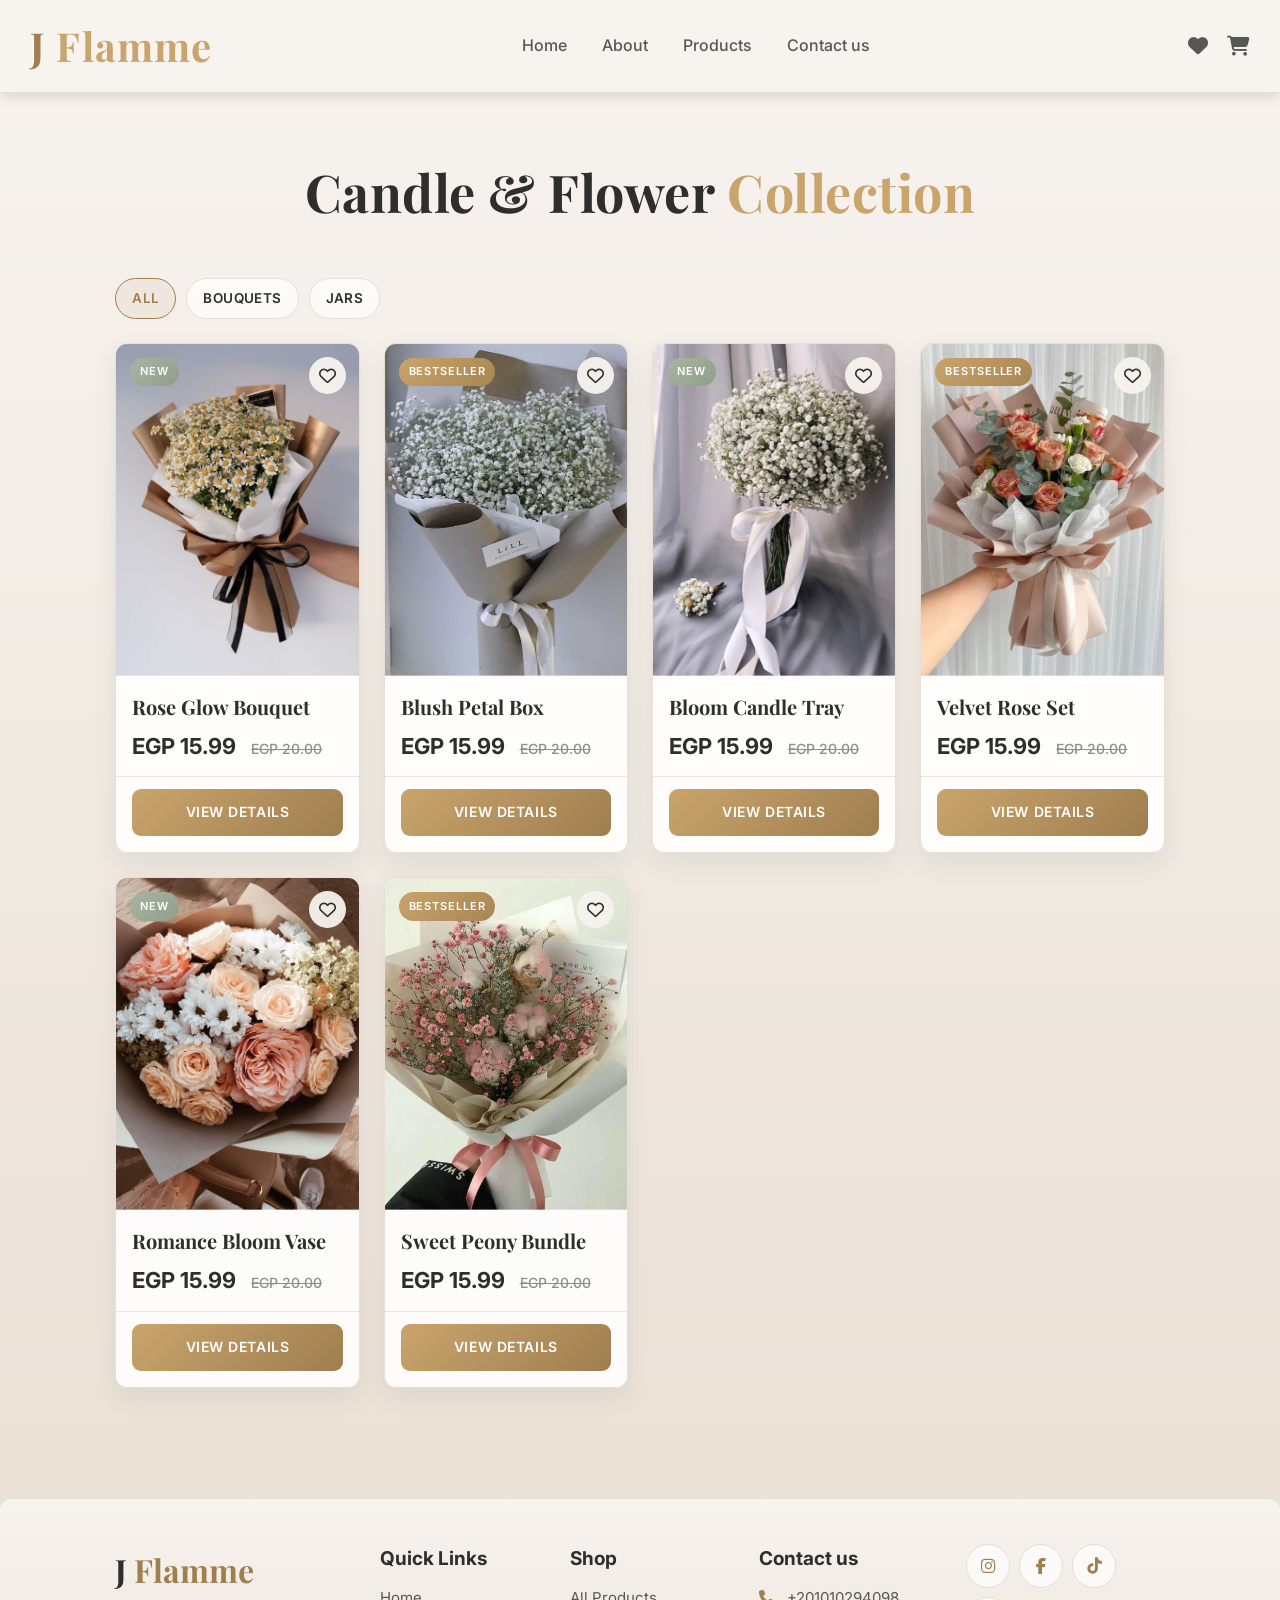
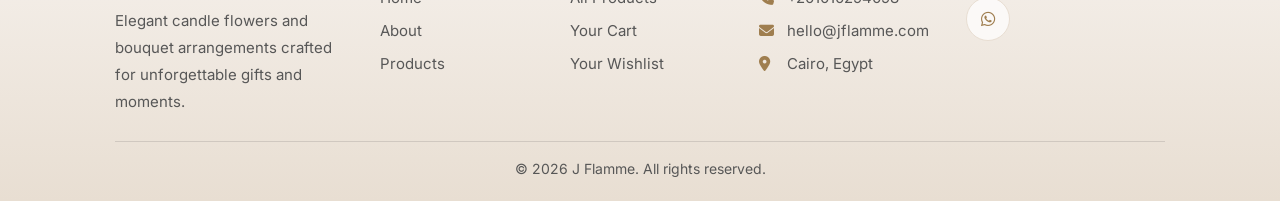
==== index.html @ 922ff3a2 "Fixed card counter" ====
<!DOCTYPE html>
<html lang="en-US">
  <head>
    <meta charset="utf-8">
    <meta http-equiv="X-UA-Compatible" content="IE-edge">
    <meta name="viewport" content="width=device-width, initial-scale=1.0">
    <meta name="color-scheme" content="light only">
    <meta name="supported-color-schemes" content="light">

    <title>J Flamme | Candle Flowers & Bouquets</title>
    <link rel="stylesheet" href="https://cdnjs.cloudflare.com/ajax/libs/font-awesome/6.4.0/css/all.min.css">
    <link rel="stylesheet" href="style.css">
    <link rel="preconnect" href="https://fonts.googleapis.com">
    <link rel="preconnect" href="https://fonts.gstatic.com" crossorigin>
    <link href="https://fonts.googleapis.com/css2?family=Inter:wght@400;500;600;700&family=Playfair+Display:wght@600;700&display=swap" rel="stylesheet">
    <script>
        if (!window.location.hash && !window.location.search) {
            window.location.replace('products.html');
        }
    </script>
    
    <script src="script.js" defer></script>
</head>
    <body>
<!-- header start -->

<header>

<input type="checkbox" name="" id="toggler">
<label for="toggler" class="fas fa-bars"></label>

    <a href="#" class="logo">J <span>Flamme</span> </a>
    <nav class="navbar">
     <label for="toggler" class="menu-close"><i class="fas fa-arrow-left"></i> Back</label>
     <a href="#home">Home</a>
     <a href="#about">About</a>
     <a href="products.html">Products</a>
     <a href="#footer-contact">Contact us</a>
     <div class="nav-social">
         <a href="https://www.instagram.com/" target="_blank" rel="noreferrer" aria-label="Instagram" title="Instagram"><i class="fab fa-instagram"></i></a>
         <a href="https://www.facebook.com/" target="_blank" rel="noreferrer" aria-label="Facebook" title="Facebook"><i class="fab fa-facebook-f"></i></a>
         <a href="https://www.tiktok.com/" target="_blank" rel="noreferrer" aria-label="TikTok" title="TikTok"><i class="fab fa-tiktok"></i></a>
         <a href="https://wa.me/201010294098" target="_blank" rel="noreferrer" aria-label="WhatsApp" title="WhatsApp"><i class="fab fa-whatsapp"></i></a>
     </div>
    </nav>
    <label for="toggler" class="menu-overlay"></label>
    <div class="icons header-icons">
        <span class="icon-item">
            <a href="wishlist.html" class="fas fa-heart"></a>
            <span id="wishlist-count" class="icon-count wishlist-count">0</span>
        </span>
        <span class="icon-item">
            <a href="cart.html" class="fas fa-shopping-cart"></a>
            <span id="cart-count" class="icon-count cart-count">0</span>
        </span>
    </div>
</header>
<!-- header end -->


<!-- home start -->
<section class="home" id="home">
<div class="content">
    <h3>Bloom & Glow</h3>
    <span>Handmade Candle Flowers & Elegant Bouquets</span>
    <p>Welcome to J Flamme, where floral beauty meets candle warmth. Discover romantic bouquet designs, gift-ready arrangements, and signature candle flowers crafted to make every moment unforgettable.</p>
     <a href="products.html" class="btn">Shop Now</a>
</div>

</section>

<!-- home end -->

    <!-- about start -->
<section class="about" id="about">
<h1 class="heading">About <span>Us</span></h1>
<div class="row">
    <div class="image-container">
    <img src="./images/50.jpg" alt="flower">
        <h3>Where Flowers Meet Candlelight</h3>
    </div>
    <div class="content">
        <h3>Why Choose Us?</h3>
        <p>We design every piece with care, combining premium blooms and artistic candle styling for a luxurious look. Whether it is a birthday, engagement, or a simple surprise, our arrangements are made to feel personal, soft, and timeless.</p>
    </div>
</div>
</section>
<!-- about end -->

<!-- icons start -->
<section class="icons-container">
 <div class="icons">
    <i class="fa fa-truck-fast"></i>
    <div class="info">
        <h3>Fast Delivery</h3>
        <span>Same-day in selected areas</span>
    </div>
 </div>
 <div class="icons">
    <i class="fa fa-sack-dollar"></i>
    <div class="info">
        <h3>Flexible Returns</h3>
        <span>Easy support for every order</span>
    </div>
 </div>
 <div class="icons">
    <i class="fa fa-gift"></i>
    <div class="info">
        <h3>Gift-Ready Packaging</h3>
        <span>Perfect for special occasions</span>
    </div>
 </div>
 <div class="icons">
    <i class="fa fa-credit-card"></i>
    <div class="info">
        <h3>Secure Payment</h3>
        <span>Safe checkout experience</span>
    </div>
 </div>

</section>
<!-- icons end -->

<!-- products moved to products.html -->


<!-- footer start -->
<footer class="footer">
    <div class="footer-top">
        <div class="footer-brand">
            <a href="index.html" class="footer-logo">J <span>Flamme</span></a>
            <p>Elegant candle flowers and bouquet arrangements crafted for unforgettable gifts and moments.</p>
        </div>

        <div class="footer-links">
            <h3>Quick Links</h3>
            <a href="#home">Home</a>
            <a href="#about">About</a>
            <a href="products.html">Products</a>
        </div>

        <div class="footer-links">
            <h3>Shop</h3>
            <a href="products.html">All Products</a>
            <a href="cart.html">Your Cart</a>
            <a href="wishlist.html">Your Wishlist</a>
        </div>

        <div class="footer-contact" id="footer-contact">
            <h3>Contact us</h3>
            <a href="tel:+201010294098"><i class="fas fa-phone"></i> +201010294098</a>
            <a href="mailto:hello@jflamme.com"><i class="fas fa-envelope"></i> hello@jflamme.com</a>
            <p><i class="fas fa-location-dot"></i> Cairo, Egypt</p>
        </div>

        <div class="footer-social">
            <div class="social-links">
                <a href="https://www.instagram.com/" class="social-link" target="_blank" rel="noreferrer" aria-label="Instagram" title="Instagram"><i class="fab fa-instagram"></i></a>
                <a href="https://www.facebook.com/" class="social-link" target="_blank" rel="noreferrer" aria-label="Facebook" title="Facebook"><i class="fab fa-facebook-f"></i></a>
                <a href="https://www.tiktok.com/" class="social-link" target="_blank" rel="noreferrer" aria-label="TikTok" title="TikTok"><i class="fab fa-tiktok"></i></a>
                <a href="https://wa.me/201010294098" class="social-link" target="_blank" rel="noreferrer" aria-label="WhatsApp" title="WhatsApp"><i class="fab fa-whatsapp"></i></a>
            </div>
        </div>
    </div>

    <div class="footer-bottom">
        <p>© 2026 J Flamme. All rights reserved.</p>
    </div>
</footer>
<!-- footer end -->

    </body>
</html>
---- style.css ----
* {
    margin: 0;
    padding: 0;
    box-sizing: border-box;
    text-decoration: none;
}

:root {
    color-scheme: light;
}

html {
    font-size: 62.5%;
    /* scroll-behavior: smooth;
    scroll-padding-top: 6rem;
    overflow-x: hidden;*/
}

header {
    position: fixed;
    top: 0;
    left: 0;
    right: 0;
    background-color: whitesmoke;
    padding: 24px;
    display: flex;
    align-items: center;
    justify-content: space-between;
    z-index: 1000;
    box-shadow: 0 0.5rem 1rem rgba(0, 0, 0, 0.1);
}

header .logo {
    font-size: 4rem;
    color: #333;
    font-weight: bolder;

}

header .logo span {
    color: #ac9a8f;

}

header .navbar a {
    font-size: 2rem;
    padding: 0 1.5rem;
    color: #666;
}

header .navbar .nav-social {
    display: none;
}

header .navbar a:hover,
header .navbar a.active {
    color: #ac9a8f;
}

header .icons a {
    font-size: 2rem;
    margin-left: 1.5rem;
    color: #666;
}

header .icons a:hover {
    color: #ac9a8f;
}

header .cart-icon {
    position: relative;
}

header .cart-count {
    position: absolute;
    top: -0.4rem;
    right: -0.6rem;
    min-width: 2rem;
    height: 2rem;
    background: #ff5f5f;
    color: #fff;
    border-radius: 50%;
    display: inline-flex;
    justify-content: center;
    align-items: center;
    font-size: 1.2rem;
    font-weight: bold;
    padding: 0 0.3rem;
    display: none;
    pointer-events: none;
}

header #toggler {
    display: none;
}

header .fa-bars {
    font-size: 3rem;
    color: #333;
    cursor: pointer;
    padding: 0.5rem 1.5rem;
    border-radius: 0.5rem;
    border: 0.1rem solid rgba(0, 0, 0, 0.3);
    display: none;
}

header .menu-overlay {
    display: none;
}

header .menu-close {
    display: none;
}

section {
    padding: 2rem 9%;
}

.products {
    padding-top: 10rem;
}

.home {
    display: flex;
    align-items: center;
    min-height: 100vh;
    background-image: url(./images/19.jpg);
    background-size: cover;
}

.home .content {
    max-width: 50rem;
}

.home .content h3 {
    font-size: 6rem;
    color: #333;
}

.home .content span {
    font-size: 3.5rem;
    color: #878280;
    padding: 1rem 0;
    line-height: 1.5;
}

.home .content p {
    font-size: 1.5rem;
    padding: 0.5rem 0;
    line-height: 1.5;
    color: #333;
}

.btn {
    display: inline-block;
    font-size: 20px;
    margin-top: 1rem;
    padding: .9rem 3.5rem;
    border-radius: 16px;
    background-color: #333;
    color: #fff;
    cursor: pointer;
}

.btn:hover {
    background-color: #ac9a8f;

}

.heading {
    text-align: center;
    color: #333;
    background: whitesmoke;
    font-size: 64px;
    margin: 2rem 0;
    padding: 1rem;
}

.heading span {
    color: #ac9a8f;
}

.about .row {
    display: flex;
    align-items: center;
    gap: 2rem;
    flex-wrap: wrap;
    margin-top: 3rem;
}

.about .row .image-container {
    flex: 1 1 30rem;
    position: relative;
}

.about .row .image-container img {
    height: 400px;
    width: 99.9%;
    object-fit: cover;
}

.about .row .image-container h3 {
    position: absolute;
    top: 50%;
    transform: translateY(-50%);
    font-size: 3rem;
    color: #333;
    background-color: #fff;
    padding: 1rem 2rem;
    width: 100%;
    text-align: center;
    mix-blend-mode: hard-light;

}

.about .row .content {
    flex: 1 1 30rem;
}

.about .row .content h3 {
    font-size: 3rem;
    color: #333;
}

.about .row .content p {
    font-size: 1.5rem;
    color: #333;
    padding: 0.5rem 0;
    line-height: 1.5;
}

.icons-container {
    background: whitesmoke;
    display: flex;
    flex-wrap: wrap;
    padding-top: 5rem;
    padding-bottom: 5rem;
    gap: 1.5rem;
}

.icons-container .icons {
    background-color: #fff;
    padding: 2rem;
    display: flex;
    align-items: center;
    flex: 1 1 25rem;
}

.icons-container .icons i {
    font-size: 3rem;
    padding: 0 1.5rem;
    color: #000;
}

.icons-container .icons h3 {
    font-size: 2rem;
    color: #000;
}

.icons-container .icons span {
    font-size: 1.5rem;
    color: #000;
}




.products .box-container {
    display: grid;
    grid-template-columns: repeat(auto-fit, minmax(26rem, 1fr));
    gap: 2.2rem;
    margin-top: 2.2rem;
}

.products .box-container .box {
    border-radius: 1.2rem;
    box-shadow: 0 8px 18px rgba(141, 109, 86, 0.08);
    border: 1px solid var(--rose-200);
    position: relative;
    background: #fff;
    overflow: hidden;
}

.products .box-container .box .discount {
    position: absolute;
    top: 1.2rem;
    left: 1.2rem;
    font-size: 1.2rem;
    padding: 0.5rem 0.9rem;
    border-radius: 999px;
    background: var(--rose-100);
    color: var(--rose-700);
    z-index: 2;
    font-weight: 600;
    letter-spacing: 0.03em;
}

.products .box-container .box .images {
    text-align: center;
}

.products .box-container .box .images img {
    width: 100%;
    height: 32rem;
    object-fit: cover;
    transition: transform 0.35s ease;
}

.products .box-container .box:hover .images img {
    transform: scale(1.04);
}

.products .box-container .box .images .icons {
    display: block;
    padding: 1.1rem 1.6rem;
    border-top: 1px solid var(--rose-200);
    background: #fff;
}

.products .box-container .box .images .icons .btn-cart {
    width: 100%;
    height: 4.6rem;
    line-height: 4.6rem;
    font-size: 1.5rem;
    font-weight: 600;
    text-transform: uppercase;
    letter-spacing: 0.02em;
    border-radius: 0.8rem;
    background: linear-gradient(135deg, var(--rose-500), var(--rose-700));
    color: #fff;
}

.products .box-container .box .images .icons .btn-cart:hover {
    background: linear-gradient(135deg, #b8925b, #8f7147);
}

.products .box-container .box .content {
    text-align: center;
    padding: 1.8rem 1.6rem 2rem;
}

.products .box-container .box .content h3 {
    font-size: 2rem;
    color: var(--text-900);
    margin-bottom: 0.7rem;
}

.products .box-container .box .content .price {
    font-size: 2.2rem;
    color: var(--text-900);
    font-weight: 700;
    padding-top: 0;
}

.products .box-container .box .content .price .old-price {
    font-size: 1.4rem;
    padding-left: 0.7rem;
    color: #8d8d8d;
    font-weight: 500;
    text-decoration: line-through;
}

.reviews .box-container {
    display: flex;
    flex-wrap: wrap;
    gap: 2rem;
    margin-top: 3rem;
}

.reviews .box-container .box {
    flex: 1 1 30rem;
    border-radius: 0.5rem;
    box-shadow: 1rem 1rem 0.5rem rgba(0, 0, 0, 0.1);
    padding: 3rem 2rem;
    position: relative;
    background: whitesmoke;

}

.reviews .box-container .box i {
    font-size: 2rem;
    color: #333;
    padding-top: 1.5rem;
}

.reviews .box-container .box p {
    font-size: 1.5rem;
    color: #666;
    line-height: 1.5rem;
    padding-top: 1.5rem;
}

.reviews .box-container .box .user {
    display: flex;
    text-align: center;
    padding-top: 2rem;
}

.reviews .box-container .box .user img {
    height: 6rem;
    width: 6rem;
    border-radius: 50%;
    object-fit: cover;
    margin-right: 1rem;
}

.reviews .box-container .box .user h3 {
    font-size: 2rem;
    color: #333;
}

.contacts .contact-info-grid {
    display: grid;
    grid-template-columns: repeat(3, 1fr);
    gap: 2.4rem;
    margin-top: 3rem;
}

.contacts .contact-info-card {
    display: flex;
    flex-direction: column;
    align-items: center;
    text-align: center;
    padding: 3rem 2rem;
    background: var(--white, #fff);
    border: 1px solid var(--rose-200, #f3d9d9);
    border-radius: 1.2rem;
    box-shadow: 0 4px 18px rgba(172, 100, 100, 0.07);
    transition: transform 0.2s ease, box-shadow 0.2s ease;
}

.contacts .contact-info-card:hover {
    transform: translateY(-4px);
    box-shadow: 0 8px 28px rgba(172, 100, 100, 0.13);
}

.contacts .contact-info-card i {
    font-size: 2.8rem;
    color: var(--rose-700, #ac6464);
    margin-bottom: 1rem;
}

.contacts .contact-info-card h3 {
    font-size: 1.8rem;
    color: var(--text-900, #222);
    margin-bottom: 0.6rem;
}

.contacts .contact-info-card a,
.contacts .contact-info-card p {
    font-size: 1.5rem;
    color: var(--text-700, #555);
    text-decoration: none;
    margin: 0;
}

.contacts .contact-info-card a:hover {
    color: var(--rose-700, #ac6464);
}

@media (max-width: 768px) {
    .contacts .contact-info-grid {
        grid-template-columns: 1fr;
    }
}

.contacts .row {
    display: flex;
    flex-wrap: wrap-reverse;
    gap: 1.5rem;
    margin-top: 3rem;
}

.contacts .row form {
    flex: 1 1 40rem;
    border-radius: 0.5rem;
    box-shadow: 0 0.5rem 1rem rgba(0, 0, 0, 0.1);
    padding: 2rem 2.5rem;
    border: 0.1rem solid rgba(0, 0, 0, 0.1);
    background: whitesmoke;

}

.contacts .row image {
    flex: 1 1 40rem;
}

.contacts .row .image img {
    width: 100%;
    height: 450px;
    border-radius: 0.5rem;
}

.contacts .row form .box {
    padding: 1rem;
    font-size: 1.5rem;
    color: #333;
    border-radius: 10px;
    border: none;
    margin: 0.7rem 0;
    width: 100%;
}

.contacts .row form textarea {
    height: 15rem;
}

.contacts .row form input {
    border: none;
    font-family: serif;
}

.footer {
    background-color: rgba(245, 245, 245, 0.5);
    margin-top: 1rem;
}

.footer .box-container {
    display: flex;
    flex-wrap: wrap;
    gap: 1.5rem;

}

.footer .box-container .box {
    flex: 1 1 25rem;
}

.footer .box-container .box h3 {
    font-size: 2.5rem;
    color: #333;
    padding: 1rem 0;
}

.footer .box-container .box a {
    display: block;
    font-size: 2rem;
    color: #666;
    padding: 1rem 0;
}

.footer .box-container .box a:hover {
    color: rgb(210, 180, 140);
    text-decoration: underline;
}

/* cart styles */
.cart {
    padding: 10rem 9% 2rem;
    text-align: center;
}

.cart .cart-container {
    max-width: 60rem;
    margin: 0 auto;
    background: whitesmoke;
    padding: 2rem;
    border-radius: 0.5rem;
    box-shadow: 0 0.5rem 1rem rgba(0, 0, 0, 0.1);
}

.cart .cart-container p {
    font-size: 2rem;
    color: #333;
}

.cart .cart-container a {
    color: #ac9a8f;
    text-decoration: none;
}

.cart .cart-container a:hover {
    text-decoration: underline;
}

.cart-item {
    display: flex;
    align-items: center;
    gap: 2rem;
    padding: 2rem 0;
    border-bottom: 0.1rem solid rgba(0, 0, 0, 0.1);
}

.cart-item img {
    width: 10rem;
    height: 10rem;
    object-fit: cover;
    border-radius: 0.5rem;
}

.cart-item .item-details h3 {
    font-size: 2rem;
    color: #333;
}

.cart-item .item-details p {
    font-size: 1.5rem;
    color: #666;
    margin: 0.5rem 0;
}

.qty-controls {
    display: flex;
    align-items: center;
    gap: 1rem;
    margin-left: auto;
}

.qty-btn {
    background: #ac9a8f;
    color: #000;
    border: none;
    width: 3.5rem;
    height: 3.5rem;
    border-radius: 0.5rem;
    font-size: 1.8rem;
    font-weight: bold;
    cursor: pointer;
    transition: background 0.3s ease;
}

.qty-btn:hover {
    background: #333;
    color: #fff;
}

.qty-display {
    font-size: 1.5rem;
    font-weight: bold;
    min-width: 2rem;
    text-align: center;
}

.cart-total {
    text-align: center;
    margin-top: 2rem;
    font-size: 2rem;
    color: #333;
}

.whatsapp-btn {
    display: inline-flex;
    align-items: center;
    gap: 0.8rem;
    margin-top: 2rem;
    padding: 1rem 2rem;
    background: #25d366;
    color: #fff !important;
    text-decoration: none;
    border-radius: 0.5rem;
    font-size: 1.5rem;
    font-weight: bold;
    transition: all 0.3s ease;
    box-shadow: 0 4px 8px rgba(37, 211, 102, 0.3);
}

.whatsapp-btn i {
    font-size: 1.8rem;
}

.whatsapp-btn:hover {
    background: #128c7e;
    color: #fff !important;
    transform: translateY(-2px);
    box-shadow: 0 6px 12px rgba(37, 211, 102, 0.4);
}

.toast {
    position: fixed;
    bottom: 2rem;
    right: 2rem;
    padding: 1rem 1.5rem;
    background: rgba(0, 0, 0, 0.8);
    color: #fff;
    border-radius: 0.5rem;
    font-size: 1.4rem;
    opacity: 0;
    transform: translateY(1rem);
    transition: opacity 0.3s ease, transform 0.3s ease;
    z-index: 2000;
}

.toast-show {
    opacity: 1;
    transform: translateY(0);
}

/* floral boutique theme */
:root {
    --beige: #E8DED2;
    --cream: #F7F3EF;
    --charcoal: #2E2E2E;
    --sage: #A8B5A2;
    --gold: #C9A46C;

    --rose-50: var(--cream);
    --rose-100: #EFE7DE;
    --rose-200: var(--beige);
    --rose-400: var(--sage);
    --rose-500: var(--gold);
    --rose-700: #9F7E4F;
    --text-900: var(--charcoal);
    --text-700: #575757;
}

body {
    font-family: "Poppins", sans-serif;
    background: linear-gradient(180deg, var(--cream) 0%, var(--beige) 100%);
    color: var(--text-900);
}

header {
    background: rgba(247, 243, 239, 0.94);
    border-bottom: 1px solid var(--rose-200);
}

header .logo {
    color: var(--rose-700);
}

header .logo span,
.heading span,
header .navbar a:hover,
header .icons a:hover {
    color: var(--rose-500);
}

header .navbar a,
header .icons a,
.home .content p,
.about .row .content p,
.reviews .box-container .box p,
.footer .box-container .box a {
    color: var(--text-700);
}

.btn {
    background: linear-gradient(135deg, var(--rose-500), var(--rose-700));
    border-radius: 999px;
}

.btn:hover {
    background: linear-gradient(135deg, #b8925b, #8f7147);
}

.heading {
    background: linear-gradient(90deg, var(--rose-50), #fff);
    color: var(--text-900);
    border-radius: 1.2rem;
}

.about .row .image-container h3 {
    color: var(--rose-700);
    background-color: rgba(255, 255, 255, 0.85);
}

.icons-container {
    background: var(--rose-100);
}

.icons-container .icons {
    border-radius: 1rem;
    border: 1px solid var(--rose-200);
}

.icons-container .icons i,
.icons-container .icons h3,
.icons-container .icons span {
    color: var(--text-900);
}

.products .box-container .box,
.reviews .box-container .box,
.contacts .row form,
.cart .cart-container {
    background: #fff;
    border: 1px solid var(--rose-200);
    border-radius: 1.2rem;
    box-shadow: 0 10px 24px rgba(141, 109, 86, 0.09);
}

.products .box-container .box .discount {
    background: var(--rose-100);
    color: var(--rose-700);
    border-bottom-right-radius: 1rem;
}

.products .box-container .box .content h3,
.products .box-container .box .content .price,
.reviews .box-container .box .user h3,
.cart-item .item-details h3,
.cart-total {
    color: var(--text-900);
}

.products .box-container .box .images .icons .btn-cart {
    background: var(--rose-500);
}

.products .box-container .box:hover .images a {
    background-color: var(--rose-700);
}

.contacts .row form .box {
    border: 1px solid var(--rose-200);
    background: #fff;
}

.footer {
    background: var(--cream);
    border-top: 1px solid var(--rose-200);
}

.footer .box-container .box a:hover {
    color: var(--rose-700);
}

.qty-btn {
    background: var(--rose-200);
    color: var(--rose-700);
}

.qty-btn:hover {
    background: var(--rose-500);
    color: #fff;
}

.cart .cart-container a {
    color: var(--rose-700);
}

/* responsive cart and products */
@media(max-width: 991px) {
    .cart {
        padding: 10rem 2rem 2rem;
    }
    
    .products {
        padding: 10rem 2rem 2rem;
    }
}

@media(max-width: 768px) {
    .cart {
        padding: 10rem 1rem 2rem;
    }

    .cart .cart-container {
        padding: 1rem;
    }

    .cart .cart-container p {
        font-size: 1.5rem;
    }

    .cart-item {
        flex-direction: column;
        text-align: center;
        gap: 1rem;
    }

    .cart-item img {
        width: 8rem;
        height: 8rem;
    }

    .cart-item .item-details h3 {
        font-size: 1.8rem;
    }

    .cart-item .item-details p {
        font-size: 1.3rem;
    }

    .qty-controls {
        margin-left: 0;
        margin-top: 1rem;
    }

    .qty-btn {
        width: 3rem;
        height: 3rem;
        font-size: 1.5rem;
    }
    
    .products {
        padding: 10rem 1rem 2rem;
    }
    
    .products .box-container .box {
        flex: 1 1 20rem;
    }
    
    .products .box-container .box .images img {
        height: 300px;
    }
}


/* media query for header */
@media(max-width: 991px) {
    html {
        font-size: 55%;
    }

    header {
        padding: 2rem;
    }

    section {
        padding: 2rem;
    }

    .home {
        background-position: left;
    }

}

@media(max-width: 768px) {
    header .fa-bars {
        display: block;
    }

    header .navbar {
        position: absolute;
        top: 100%;
        left: 0;
        right: 0;
        background-color: #eee;
        border-top: .1rem solid rgba(0, 0, 0, 0.1);
        clip-path: polygon(0 0, 100% 0, 100% 0, 0 0);
    }

    header #toggler:checked~.navbar {
        clip-path: none;
    }

    header .navbar a {
        margin: 1.5rem;
        padding: 1.5rem;
        background-color: #fff;
        border: 0.1rem solid rgba(0, 0, 0, 0.1);
        border-radius: 1rem;
        display: block;
    }

    .home .content h3 {
        font-size: 5rem;
    }

    .home .content span {
        font-size: 3rem;
    }

    .icons-container .icons h3 {
        font-size: 2.5rem;

    }

    .icons-container .icons span {
        font-size: 2rem;

    }
}

@media(max-width: 450px) {
    html {
        font-size: 50%;
    }

    .heading {
        font-size: 4rem;
    }
}


/* modern seamless ui overrides */
html {
    scroll-behavior: smooth;
}

body {
    font-family: "Inter", sans-serif;
    line-height: 1.6;
}

section {
    padding: 5rem 9%;
}

.home,
.products,
.cart {
    padding-top: 12rem;
}

header {
    padding: 1.4rem 3rem;
    background: rgba(247, 243, 239, 0.88);
    backdrop-filter: blur(10px);
    -webkit-backdrop-filter: blur(10px);
}

header .logo {
    font-family: "Playfair Display", serif;
    letter-spacing: 0.03em;
}

header .navbar {
    display: flex;
    align-items: center;
    gap: 0.7rem;
}

header .navbar a {
    font-size: 1.6rem;
    font-weight: 500;
    padding: 0.8rem 1.4rem;
    border-radius: 999px;
    transition: all 0.25s ease;
}

header .navbar a:hover {
    background: var(--rose-100);
}

header .icons a {
    margin-left: 0.8rem;
    padding: 0;
    background: transparent;
    border: none;
}

header .fa-bars {
    border: none;
    background: transparent;
    color: var(--rose-700);
}

.heading {
    font-family: "Playfair Display", serif;
    font-size: 5.2rem;
    margin-bottom: 3.5rem;
    background: transparent;
    letter-spacing: 0.01em;
}

.home .content {
    max-width: 64rem;
    background: rgba(247, 243, 239, 0.75);
    border: none;
    border-radius: 1.2rem;
    padding: 3rem;
    backdrop-filter: blur(4px);
    -webkit-backdrop-filter: blur(4px);
}

.home .content h3 {
    font-family: "Playfair Display", serif;
    line-height: 1.1;
}

.home .content span {
    display: block;
    margin-top: 0.8rem;
    font-size: 2.7rem;
}

.about .row,
.contacts .row {
    gap: 3rem;
}

.about .row .image-container img,
.contacts .row .image img {
    border-radius: 1.6rem;
}

.icons-container {
    border-radius: 2rem;
}

.icons-container .icons,
.products .box-container .box,
.reviews .box-container .box,
.contacts .row form,
.cart .cart-container {
    border-radius: 1rem;
    box-shadow: 0 8px 18px rgba(141, 109, 86, 0.08);
}

.products .box-container,
.reviews .box-container,
.footer .box-container {
    gap: 2.4rem;
}

.products .box-container .box,
.reviews .box-container .box,
.contacts .row form,
.icons-container .icons {
    transition: transform 0.25s ease, box-shadow 0.25s ease;
}

.products .box-container .box:hover,
.reviews .box-container .box:hover,
.contacts .row form:hover,
.icons-container .icons:hover {
    transform: translateY(-2px);
    box-shadow: 0 10px 22px rgba(141, 109, 86, 0.10);
}

.footer {
    margin-top: 5rem;
    border-top-left-radius: 1rem;
    border-top-right-radius: 1rem;
}

@media(max-width: 991px) {
    section {
        padding: 4rem 2rem;
    }

    .home,
    .products,
    .cart {
        padding-top: 11rem;
    }
}

@media(max-width: 768px) {
    header {
        padding: 1.2rem 1.4rem;
    }

    header .fa-bars {
        display: inline-flex;
        align-items: center;
        justify-content: center;
        width: auto;
        height: auto;
        padding: 0;
        border-radius: 0;
        position: relative;
        z-index: 1202;
        transition: opacity 0.2s ease;
    }

    header #toggler:checked + .fa-bars {
        opacity: 0;
        pointer-events: none;
    }

    header .navbar {
        position: fixed;
        top: 0;
        right: 0;
        width: min(82vw, 34rem);
        height: 100vh;
        flex-direction: column;
        align-items: flex-start;
        justify-content: flex-start;
        gap: 0.8rem;
        padding: 1.6rem 1.4rem 2rem;
        border-left: 1px solid var(--rose-200);
        border-radius: 0;
        background: rgba(247, 243, 239, 0.97);
        box-shadow: -12px 0 34px rgba(46, 46, 46, 0.12);
        opacity: 0;
        visibility: hidden;
        transition: opacity 0.22s ease, visibility 0.22s ease;
        z-index: 1100;
    }

    header .menu-close {
        display: inline-flex;
        align-items: center;
        gap: 0.7rem;
        font-size: 1.5rem;
        font-weight: 600;
        color: var(--rose-700);
        background: transparent;
        border: none;
        border-radius: 0;
        padding: 0.2rem 0;
        margin-bottom: 0.6rem;
        cursor: pointer;
    }

    header .menu-close:hover {
        opacity: 0.75;
    }

    header .menu-overlay {
        display: block;
        position: fixed;
        inset: 0;
        background: rgba(46, 46, 46, 0.30);
        opacity: 0;
        visibility: hidden;
        transition: opacity 0.28s ease, visibility 0.28s ease;
        z-index: 1095;
        pointer-events: none;
    }

    header #toggler:checked~.navbar {
        opacity: 1;
        visibility: visible;
    }

    header #toggler:checked~.menu-overlay {
        opacity: 1;
        visibility: visible;
    }

    header .navbar a {
        margin: 0;
        width: 100%;
        padding: 1.2rem 1.3rem;
        border: none;
        border-radius: 1rem;
        background: transparent;
        font-size: 1.6rem;
        font-weight: 600;
    }

    header .navbar a:hover {
        background: var(--rose-100);
        text-decoration: none;
    }

    header .navbar .nav-social {
        display: flex;
        gap: 0.9rem;
        padding-top: 1.6rem;
        border-top: 1px solid var(--rose-200);
        width: 100%;
    }

    header .navbar .nav-social a {
        width: 3.8rem;
        height: 3.8rem;
        display: inline-flex;
        align-items: center;
        justify-content: center;
        border-radius: 50%;
        background: var(--rose-100);
        color: var(--rose-700);
        font-size: 1.5rem;
        border: none;
        transition: background 0.2s, color 0.2s;
    }

    header .navbar .nav-social a:hover {
        background: var(--rose-700);
        color: #fff;
    }

    .home .content {
        padding: 2.2rem;
    }

    .heading {
        font-size: 4.2rem;
    }
}

/* final mobile menu fallback (ensures open state always visible) */
@media(max-width: 768px) {
    header .navbar {
        display: flex !important;
        opacity: 0;
        visibility: hidden;
    }

    header #toggler:checked~.navbar {
        opacity: 1 !important;
        visibility: visible !important;
    }
}

/* modern footer */
.footer {
    margin-top: 6rem;
    padding: 4.5rem 9% 2rem;
    background: linear-gradient(180deg, var(--cream) 0%, var(--beige) 100%);
    border-top: 1px solid var(--rose-200);
    border-top-left-radius: 1.2rem;
    border-top-right-radius: 1.2rem;
}

.footer .footer-top {
    display: grid;
    grid-template-columns: 1.45fr 1fr 1fr 1.1fr 1.2fr;
    gap: 2.4rem;
}

.footer .footer-logo {
    font-family: "Playfair Display", serif;
    font-size: 3.2rem;
    font-weight: 700;
    color: var(--text-900);
}

.footer .footer-logo span {
    color: var(--rose-700);
}

.footer .footer-brand p {
    margin-top: 1.2rem;
    font-size: 1.5rem;
    line-height: 1.8;
    color: var(--text-700);
    max-width: 32rem;
}

.footer .footer-links h3,
.footer .footer-contact h3 {
    font-size: 1.9rem;
    color: var(--text-900);
    margin-bottom: 1.2rem;
}

.footer .footer-links a,
.footer .footer-contact a,
.footer .footer-contact p {
    display: block;
    margin-bottom: 0.9rem;
    font-size: 1.5rem;
    color: var(--text-700);
    line-height: 1.6;
}

.footer .footer-links a:hover,
.footer .footer-contact a:hover {
    color: var(--rose-700);
}

.footer .footer-contact i {
    width: 1.8rem;
    margin-right: 0.6rem;
    color: var(--rose-700);
}

.footer .social-links {
    display: flex;
    flex-wrap: wrap;
    gap: 0.9rem;
}

.footer .social-link {
    display: inline-flex;
    align-items: center;
    justify-content: center;
    width: 4.4rem;
    height: 4.4rem;
    padding: 0;
    border: 1px solid var(--rose-200);
    border-radius: 50%;
    background: rgba(255, 255, 255, 0.72);
    color: var(--text-700);
    transition: transform 0.22s ease, border-color 0.22s ease, color 0.22s ease, background-color 0.22s ease;
}

.footer .social-link i {
    color: var(--rose-700);
    font-size: 1.65rem;
}

.footer .social-link:hover {
    transform: translateY(-2px);
    border-color: rgba(159, 126, 79, 0.55);
    background: var(--rose-100);
    color: var(--rose-700);
}

.footer .footer-bottom {
    margin-top: 2.6rem;
    padding-top: 1.6rem;
    border-top: 1px solid rgba(46, 46, 46, 0.14);
    text-align: center;
}

.footer .footer-bottom p {
    font-size: 1.4rem;
    color: var(--text-700);
}

@media(max-width: 991px) {
    .footer {
        padding: 4rem 2rem 2rem;
    }

    .footer .footer-top {
        grid-template-columns: 1fr 1fr;
    }
}

@media(max-width: 768px) {
    .footer .footer-top {
        grid-template-columns: 1fr;
        gap: 1.8rem;
    }

    .footer .footer-logo {
        font-size: 2.8rem;
    }
}

/* luxury editorial product grid */
.products.luxury-grid {
    padding-top: 12rem;
}

.products.luxury-grid .products-filter {
    display: flex;
    flex-wrap: wrap;
    gap: 1rem;
    margin-top: 2rem;
}

.products.luxury-grid .products-filter-link {
    display: inline-flex;
    align-items: center;
    justify-content: center;
    padding: 0.85rem 1.6rem;
    border-radius: 999px;
    border: 1px solid var(--rose-200);
    background: rgba(255, 255, 255, 0.72);
    color: var(--text-800);
    font-size: 1.35rem;
    letter-spacing: 0.03em;
    text-transform: uppercase;
    font-weight: 600;
    transition: background-color 0.22s ease, color 0.22s ease, border-color 0.22s ease;
}

.products.luxury-grid .products-filter-link:hover,
.products.luxury-grid .products-filter-link:focus-visible {
    background: var(--rose-100);
    color: var(--rose-700);
}

.products.luxury-grid .products-filter-link.active {
    background: var(--rose-100);
    border-color: var(--rose-700);
    color: var(--rose-700);
}

.products.luxury-grid .box-container {
    display: grid;
    grid-template-columns: repeat(4, minmax(0, 1fr));
    gap: 2.4rem;
    margin-top: 2.4rem;
}

.products.luxury-grid .box {
    grid-column: span 1;
    display: flex;
    flex-direction: column;
    cursor: pointer;
    background: rgba(247, 243, 239, 0.65);
    border: 1px solid rgba(201, 164, 108, 0.2);
    border-radius: 1.4rem;
    overflow: hidden;
    backdrop-filter: blur(8px);
    -webkit-backdrop-filter: blur(8px);
    box-shadow: 0 16px 30px rgba(46, 46, 46, 0.08);
    transition: transform 0.35s ease, box-shadow 0.35s ease;
}

.products.luxury-grid .box:focus-visible {
    outline: 2px solid var(--rose-700);
    outline-offset: 3px;
}

.products.luxury-grid .box:hover {
    transform: translateY(-8px);
    box-shadow: 0 24px 44px rgba(46, 46, 46, 0.14);
}

.products.luxury-grid .product-badge {
    position: absolute;
    top: 1.4rem;
    left: 1.4rem;
    z-index: 3;
    font-size: 1.1rem;
    letter-spacing: 0.08em;
    text-transform: uppercase;
    font-weight: 600;
    padding: 0.55rem 1rem;
    border-radius: 999px;
    color: #fff;
}

.products.luxury-grid .product-badge.new {
    background: linear-gradient(135deg, #A8B5A2, #8f9e89);
}

.products.luxury-grid .product-badge.bestseller {
    background: linear-gradient(135deg, #C9A46C, #a78652);
}

.products.luxury-grid .images {
    position: relative;
    overflow: hidden;
}

.products.luxury-grid .images img {
    width: 100%;
    height: 38rem;
    object-fit: cover;
    transform: translateY(0) scale(1.01);
    transition: transform 0.65s cubic-bezier(0.22, 1, 0.36, 1);
}

.products.luxury-grid .box:hover .images img {
    transform: translateY(-10px) scale(1.06);
}

.products.luxury-grid .content {
    padding: 1.9rem 1.9rem 1.2rem;
    text-align: left;
}

.products.luxury-grid .content .product-type {
    font-size: 1.15rem;
    letter-spacing: 0.08em;
    text-transform: uppercase;
    color: var(--text-700);
    margin-bottom: 0.6rem;
}

.products.luxury-grid .content h3 {
    font-family: "Playfair Display", serif;
    font-size: 2.3rem;
    line-height: 1.25;
    color: var(--text-900);
    margin-bottom: 0.9rem;
}

.products.luxury-grid .content .price {
    display: flex;
    align-items: baseline;
    gap: 0.9rem;
}

.products.luxury-grid .content .current-price {
    font-size: 2.2rem;
    font-weight: 700;
    color: var(--text-900);
}

.products.luxury-grid .content .old-price {
    font-size: 1.35rem;
    color: #8f8f8f;
    text-decoration: line-through;
}

.products.luxury-grid .icons {
    margin-top: auto;
    padding: 1.2rem 1.9rem 1.9rem;
}

.products.luxury-grid .btn-cart {
    position: relative;
    overflow: hidden;
    width: 100%;
    display: inline-flex;
    align-items: center;
    justify-content: center;
    gap: 0.8rem;
    padding: 1.3rem 1rem;
    border-radius: 999px;
    font-size: 1.35rem;
    letter-spacing: 0.05em;
    text-transform: uppercase;
    font-weight: 600;
    color: #fff;
    background: linear-gradient(135deg, var(--rose-500), var(--rose-700));
    transition: transform 0.24s ease, box-shadow 0.24s ease;
}

.products.luxury-grid .btn-cart::after {
    content: "";
    position: absolute;
    top: 0;
    left: -130%;
    width: 60%;
    height: 100%;
    background: linear-gradient(90deg, transparent, rgba(255, 255, 255, 0.4), transparent);
    transition: left 0.5s ease;
}

.products.luxury-grid .btn-cart:hover {
    transform: translateY(-2px);
    box-shadow: 0 10px 20px rgba(46, 46, 46, 0.16);
}

.products.luxury-grid .btn-cart:hover::after {
    left: 120%;
}

.products.luxury-grid .btn-cart.is-adding {
    animation: cartPulse 0.45s ease;
}

@keyframes cartPulse {
    0% { transform: scale(1); }
    50% { transform: scale(0.96); }
    100% { transform: scale(1); }
}

@media(max-width: 1024px) {
    .products.luxury-grid .images img {
        height: 34rem;
    }
}

@media(max-width: 768px) {
    .products.luxury-grid .products-filter {
        gap: 0.8rem;
        margin-top: 1.6rem;
    }

    .products.luxury-grid .products-filter-link {
        padding: 0.8rem 1.3rem;
        font-size: 1.25rem;
    }

    .products.luxury-grid .box-container {
        grid-template-columns: repeat(2, minmax(0, 1fr));
        gap: 1.8rem;
    }

    .products.luxury-grid .box {
        grid-column: span 1;
    }

    .products.luxury-grid .images img {
        height: 30rem;
    }
}

/* structured modern product cards */
.products .box-container {
    display: grid;
    grid-template-columns: repeat(auto-fit, minmax(27rem, 1fr));
    gap: 2.4rem;
    align-items: stretch;
}

.products .box-container .box {
    display: flex;
    flex-direction: column;
    background: rgba(255, 255, 255, 0.88);
    border: 1px solid var(--rose-200);
    border-radius: 1.2rem;
    overflow: hidden;
    box-shadow: 0 10px 24px rgba(46, 46, 46, 0.08);
}

.products .box-container .box .discount {
    top: 1.2rem;
    left: 1.2rem;
    font-size: 1.1rem;
    font-weight: 600;
    letter-spacing: 0.04em;
    padding: 0.55rem 0.9rem;
    border-radius: 999px;
    background: rgba(201, 164, 108, 0.15);
    color: var(--rose-700);
}

.products .box-container .box .images {
    position: relative;
}

.products .box-container .box .images img {
    width: 100%;
    height: 33rem;
    object-fit: cover;
    transition: transform 0.35s ease;
}

.products .box-container .box:hover .images img {
    transform: scale(1.03);
}

.products .box-container .box .content {
    padding: 1.6rem 1.6rem 1.2rem;
    text-align: left;
}

.products .box-container .box .content .product-type {
    font-size: 1.2rem;
    letter-spacing: 0.08em;
    text-transform: uppercase;
    color: var(--text-700);
    margin-bottom: 0.6rem;
}

.products .box-container .box .content h3 {
    font-size: 2rem;
    line-height: 1.3;
    color: var(--text-900);
    margin-bottom: 0.9rem;
}

.products .box-container .box .content .price {
    display: flex;
    align-items: baseline;
    gap: 0.8rem;
    padding-top: 0;
}

.products .box-container .box .content .price .current-price {
    font-size: 2.2rem;
    font-weight: 700;
    color: var(--text-900);
}

.products .box-container .box .content .price .old-price {
    font-size: 1.4rem;
    color: #8e8e8e;
    text-decoration: line-through;
}

.products .box-container .box > .icons {
    margin-top: auto;
    padding: 1.2rem 1.6rem 1.6rem;
    border-top: 1px solid rgba(232, 222, 210, 0.8);
}

.products .box-container .box > .icons .btn-cart {
    display: block;
    width: 100%;
    border-radius: 0.9rem;
    padding: 1.25rem 0;
    text-align: center;
    font-size: 1.4rem;
    font-weight: 600;
    text-transform: uppercase;
    letter-spacing: 0.04em;
    color: #fff;
    background: linear-gradient(135deg, var(--rose-500), var(--rose-700));
}

.products .box-container .box > .icons .btn-cart:hover {
    background: linear-gradient(135deg, #b8925b, #8f7147);
}

@media(max-width: 768px) {
    .products .box-container {
        grid-template-columns: 1fr;
        gap: 1.8rem;
    }

    .products .box-container .box .images img {
        height: 30rem;
    }
}

.header-icons {
    display: flex;
    align-items: center;
    gap: 1.1rem;
}

.header-icons .icon-item {
    position: relative;
    display: inline-flex;
}

.header-icons .icon-count {
    position: absolute;
    top: -0.7rem;
    right: -0.8rem;
    min-width: 1.9rem;
    height: 1.9rem;
    border-radius: 50%;
    display: none;
    align-items: center;
    justify-content: center;
    font-size: 1.1rem;
    font-weight: 700;
    color: #fff;
    background: var(--rose-700);
    pointer-events: none;
}

.products .box .wishlist-btn {
    position: absolute;
    top: 1.3rem;
    right: 1.3rem;
    width: 3.7rem;
    height: 3.7rem;
    border: none;
    border-radius: 50%;
    display: inline-flex;
    align-items: center;
    justify-content: center;
    background: rgba(247, 243, 239, 0.95);
    color: var(--text-900);
    cursor: pointer;
    font-size: 1.7rem;
    transition: transform 0.2s ease, color 0.2s ease;
    z-index: 4;
}

.products .box .wishlist-btn:hover {
    transform: translateY(-2px);
}

.products .box .wishlist-btn.active {
    color: var(--rose-700);
}


.wishlist {
    min-height: 70vh;
}

.wishlist .wishlist-container {
    margin-top: 2rem;
}

.wishlist-item .item-details {
    text-align: center;
}

.wishlist-controls {
    margin-left: 0;
}

.wishlist-item {
    justify-content: center;
}

.wishlist-actions {
    justify-content: center;
}

.wishlist-controls .qty-btn {
    width: auto;
    min-width: 8rem;
    padding: 0 1.2rem;
    font-size: 1.3rem;
    border-radius: 0.7rem;
}

.wishlist-controls .wishlist-remove-btn {
    background: #333;
    color: #fff;
}

.wishlist-controls .wishlist-remove-btn:hover {
    background: #111;
}

.product-config {
    padding-top: 12rem;
    min-height: 75vh;
}

.product-config-container {
    max-width: 96rem;
    margin: 2rem auto 0;
}

.product-config-card {
    display: grid;
    grid-template-columns: 1fr;
    gap: 2.4rem;
    background: #fff;
    border: 1px solid var(--rose-200);
    border-radius: 1.2rem;
    padding: 2rem;
    box-shadow: 0 12px 24px rgba(46, 46, 46, 0.08);
}

.product-config-media,
.product-config-form {
    max-width: 72rem;
    width: 100%;
    margin: 0 auto;
}

.product-config-media img {
    width: 100%;
    height: 44rem;
    object-fit: cover;
    border-radius: 1rem;
}

.product-thumb-strip {
    display: grid;
    grid-template-columns: repeat(3, minmax(0, 1fr));
    gap: 0.9rem;
    margin-top: 1rem;
}

.product-thumb {
    border: 1px solid var(--rose-200);
    border-radius: 0.9rem;
    padding: 0.3rem;
    background: #fff;
    cursor: pointer;
}

.product-thumb.active {
    border-color: var(--rose-700);
    box-shadow: 0 0 0 2px rgba(172, 154, 143, 0.18);
}

.product-thumb img {
    width: 100%;
    height: 10rem;
    object-fit: cover;
    border-radius: 0.7rem;
    display: block;
}

.product-config-pricing {
    margin-bottom: 1.8rem;
}

.product-config-price {
    font-size: 2.2rem;
    color: var(--rose-700);
    margin: 0;
    font-weight: 700;
}

.product-config-meta-price {
    display: flex;
    align-items: center;
    gap: 1rem;
    margin-top: 0.7rem;
}

.product-config-old-price {
    font-size: 1.5rem;
    color: #8f8f8f;
    text-decoration: line-through;
}

.product-config-discount {
    display: inline-flex;
    align-items: center;
    justify-content: center;
    padding: 0.35rem 0.8rem;
    border-radius: 999px;
    font-size: 1.2rem;
    font-weight: 700;
    color: #fff;
    background: linear-gradient(135deg, #c9a46c, #a78652);
}

.product-config-form {
    display: flex;
    flex-direction: column;
}

.product-config-description {
    font-size: 1.5rem;
    color: var(--text-700);
    line-height: 1.7;
    margin: 1.2rem 0 0;
}

.product-config-actions {
    margin-top: auto;
    display: flex;
    align-items: center;
    justify-content: space-between;
    gap: 1.6rem;
    padding-top: 2rem;
}

.config-qty-controls {
    display: inline-flex;
    align-items: center;
    gap: 1rem;
    border: 1px solid var(--rose-200);
    border-radius: 999px;
    padding: 0.5rem;
    background: #fff;
}

.config-qty-btn {
    width: 3.6rem;
    height: 3.6rem;
    border: none;
    border-radius: 50%;
    background: var(--rose-200);
    color: var(--rose-700);
    font-size: 2rem;
    line-height: 1;
    cursor: pointer;
}

.config-qty-value {
    min-width: 2.6rem;
    text-align: center;
    font-size: 1.8rem;
    font-weight: 700;
    color: var(--text-900);
}

.product-config-form .btn {
    border: none;
    margin-top: 0;
    margin-left: auto;
}

@media(max-width: 768px) {
    .product-config-card {
        grid-template-columns: 1fr;
        padding: 1.5rem;
    }

    .product-config-media img {
        height: 30rem;
    }

    .product-thumb img {
        height: 8rem;
    }

    .product-config-actions {
        width: 100%;
        flex-wrap: wrap;
    }

    .product-config-form .btn {
        width: 100%;
        margin-left: 0;
    }
}

@media(max-width: 768px) {
    .wishlist-item {
        flex-direction: column;
        align-items: center;
    }

    .wishlist-actions {
        width: auto;
        flex-wrap: wrap;
    }
}
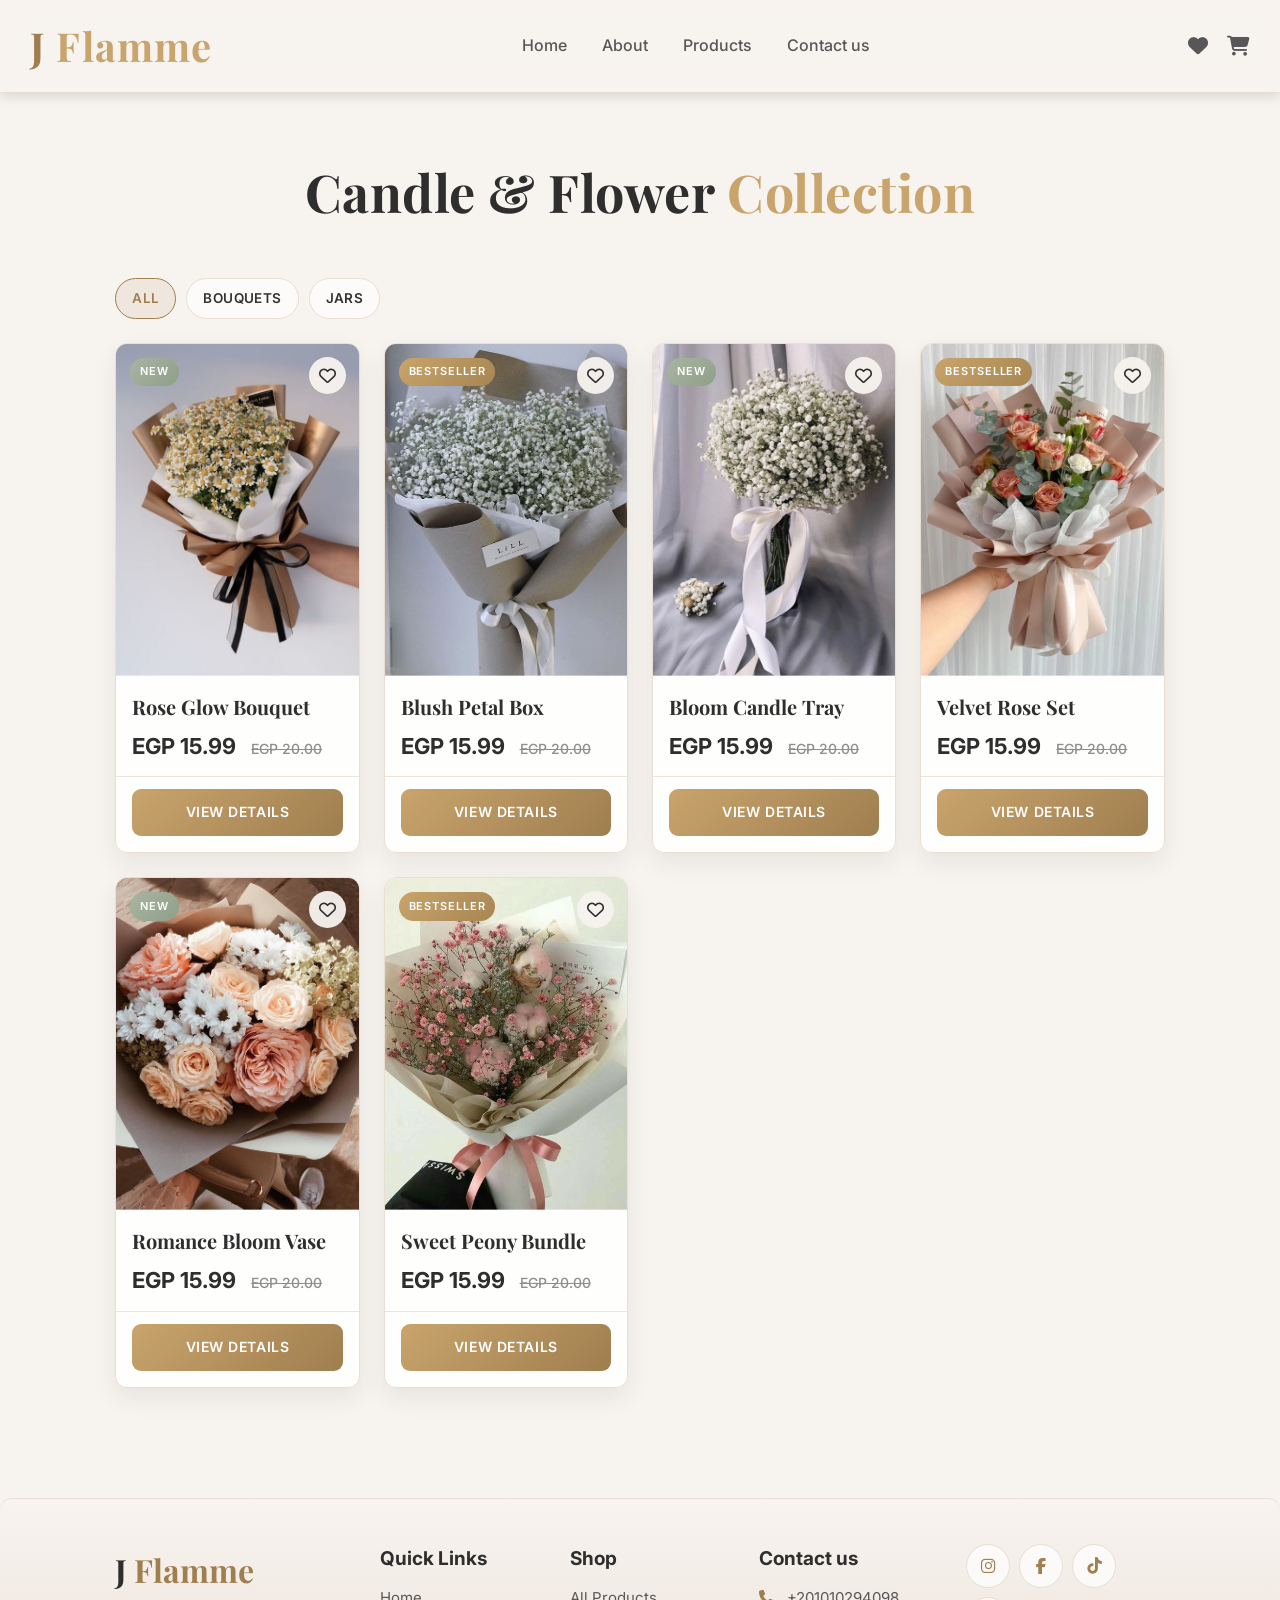
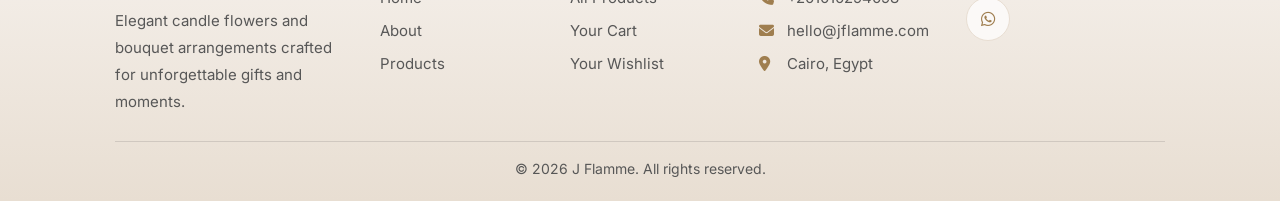
==== commit 2f6bf907: "Fixed card counter" ====
--- a/index.html
+++ b/index.html
@@ -4,8 +4,8 @@
     <meta charset="utf-8">
     <meta http-equiv="X-UA-Compatible" content="IE-edge">
     <meta name="viewport" content="width=device-width, initial-scale=1.0">
-    <meta name="color-scheme" content="light only">
-    <meta name="supported-color-schemes" content="light">
+    <meta name="color-scheme" content="light">
+    <meta name="theme-color" content="#f7f3ef">
 
     <title>J Flamme | Candle Flowers & Bouquets</title>
     <link rel="stylesheet" href="https://cdnjs.cloudflare.com/ajax/libs/font-awesome/6.4.0/css/all.min.css">
--- a/style.css
+++ b/style.css
@@ -7,6 +7,30 @@
 
 :root {
     color-scheme: light;
+}
+
+html,
+body {
+    background-color: #f7f3ef !important;
+    background-image: none !important;
+    color: #333 !important;
+}
+
+@media (prefers-color-scheme: dark) {
+    html,
+    body,
+    header,
+    section,
+    footer,
+    div,
+    span,
+    p,
+    a,
+    button {
+        background-color: #f7f3ef !important;
+        color: #333 !important;
+        border-color: #e0d7cf !important;
+    }
 }
 
 html {
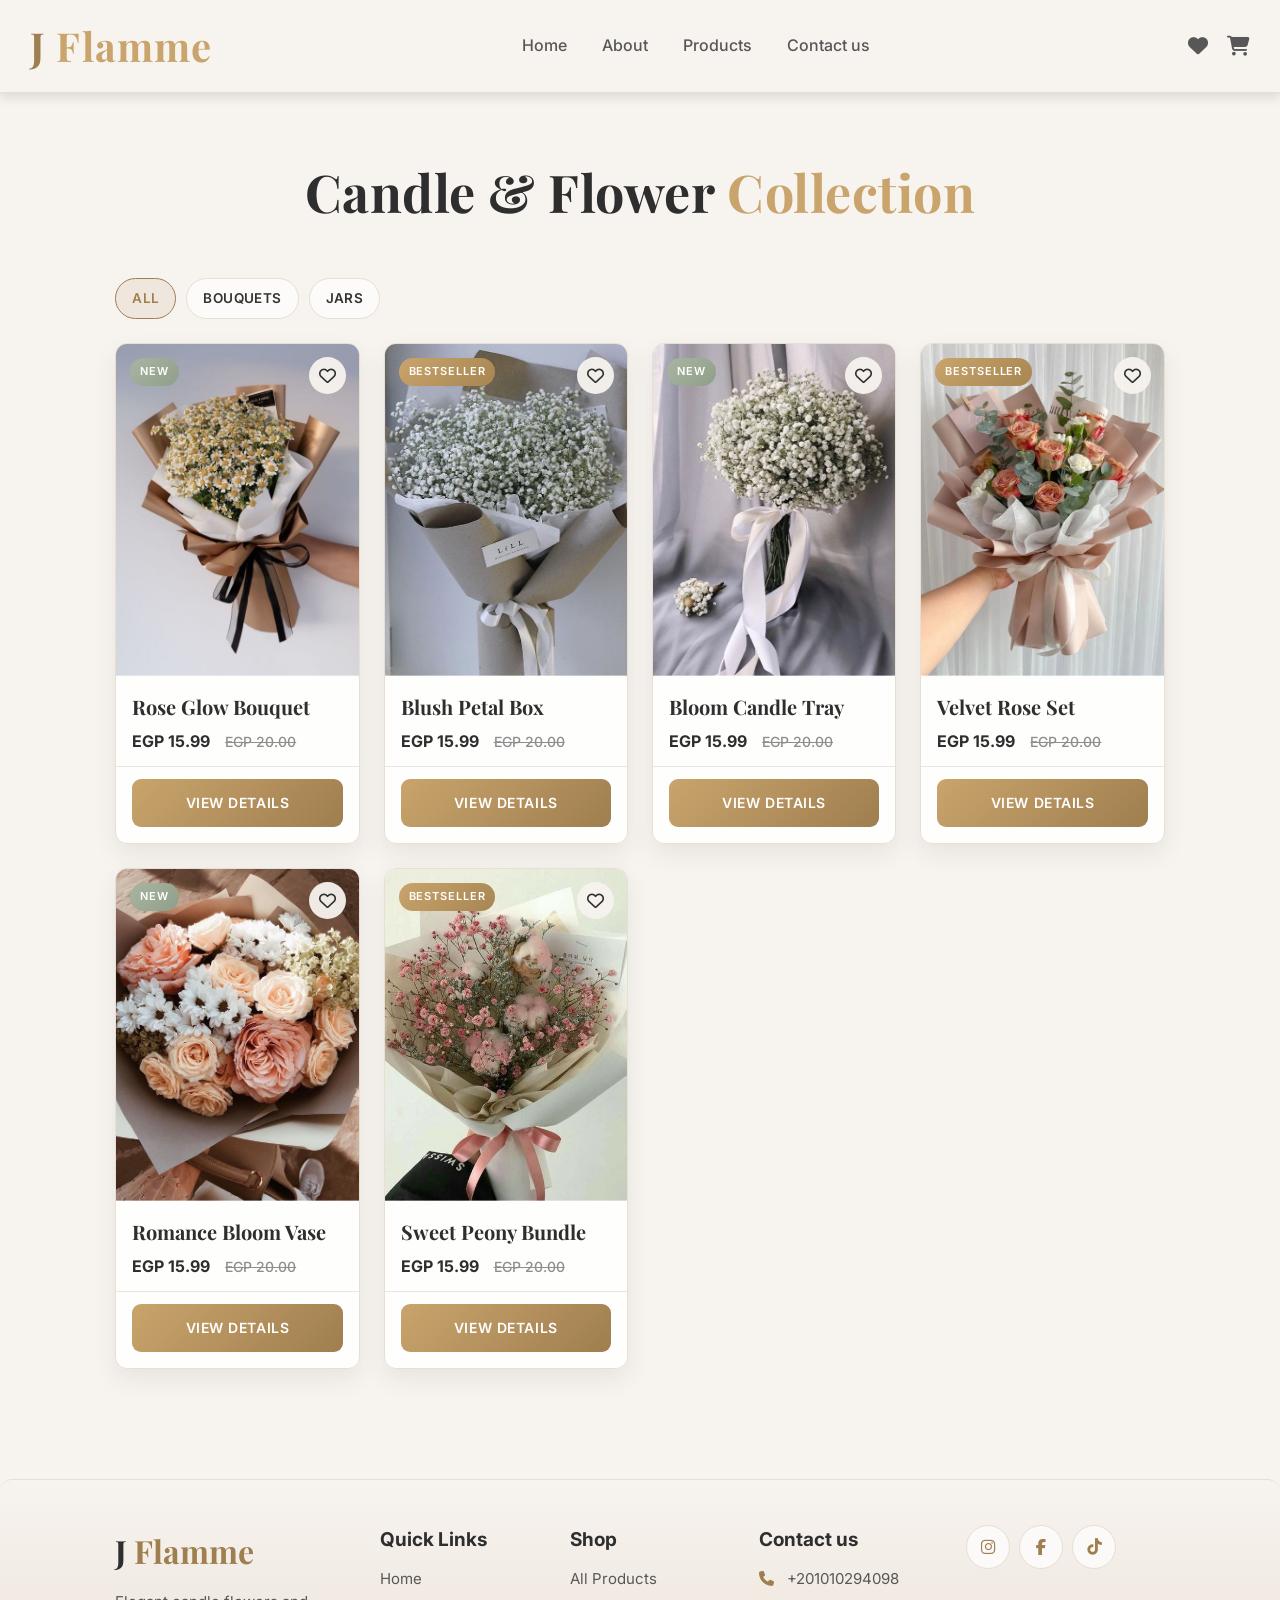
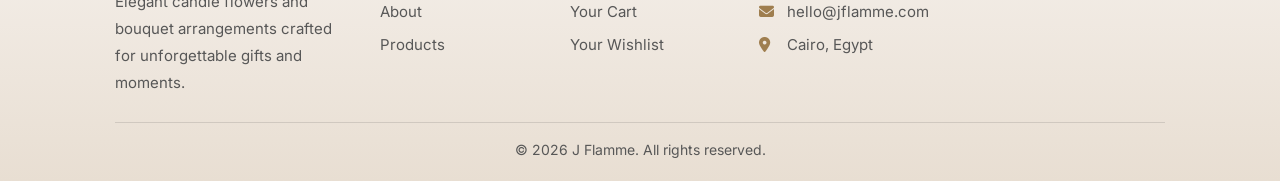
==== commit d37ccd2b: "update UI quantity button" ====
--- a/index.html
+++ b/index.html
@@ -40,7 +40,6 @@
          <a href="https://www.instagram.com/" target="_blank" rel="noreferrer" aria-label="Instagram" title="Instagram"><i class="fab fa-instagram"></i></a>
          <a href="https://www.facebook.com/" target="_blank" rel="noreferrer" aria-label="Facebook" title="Facebook"><i class="fab fa-facebook-f"></i></a>
          <a href="https://www.tiktok.com/" target="_blank" rel="noreferrer" aria-label="TikTok" title="TikTok"><i class="fab fa-tiktok"></i></a>
-         <a href="https://wa.me/201010294098" target="_blank" rel="noreferrer" aria-label="WhatsApp" title="WhatsApp"><i class="fab fa-whatsapp"></i></a>
      </div>
     </nav>
     <label for="toggler" class="menu-overlay"></label>
@@ -158,7 +157,6 @@
                 <a href="https://www.instagram.com/" class="social-link" target="_blank" rel="noreferrer" aria-label="Instagram" title="Instagram"><i class="fab fa-instagram"></i></a>
                 <a href="https://www.facebook.com/" class="social-link" target="_blank" rel="noreferrer" aria-label="Facebook" title="Facebook"><i class="fab fa-facebook-f"></i></a>
                 <a href="https://www.tiktok.com/" class="social-link" target="_blank" rel="noreferrer" aria-label="TikTok" title="TikTok"><i class="fab fa-tiktok"></i></a>
-                <a href="https://wa.me/201010294098" class="social-link" target="_blank" rel="noreferrer" aria-label="WhatsApp" title="WhatsApp"><i class="fab fa-whatsapp"></i></a>
             </div>
         </div>
     </div>
--- a/style.css
+++ b/style.css
@@ -5,8 +5,8 @@
     text-decoration: none;
 }
 
-:root {
-    color-scheme: light;
+*, *::before, *::after {
+    color-scheme: light !important;
 }
 
 html,
@@ -14,23 +14,6 @@
     background-color: #f7f3ef !important;
     background-image: none !important;
     color: #333 !important;
-}
-
-@media (prefers-color-scheme: dark) {
-    html,
-    body,
-    header,
-    section,
-    footer,
-    div,
-    span,
-    p,
-    a,
-    button {
-        background-color: #f7f3ef !important;
-        color: #333 !important;
-        border-color: #e0d7cf !important;
-    }
 }
 
 html {
@@ -598,11 +581,36 @@
 }
 
 .cart-item {
+    position: relative;
     display: flex;
     align-items: center;
     gap: 2rem;
     padding: 2rem 0;
     border-bottom: 0.1rem solid rgba(0, 0, 0, 0.1);
+}
+
+.cart-remove-btn {
+    position: absolute;
+    top: 1rem;
+    right: 0;
+    width: 2.8rem;
+    height: 2.8rem;
+    border: none;
+    border-radius: 50%;
+    background: var(--rose-200, #E8DED2);
+    color: var(--rose-700, #9F7E4F);
+    font-size: 1.6rem;
+    line-height: 1;
+    cursor: pointer;
+    display: inline-flex;
+    align-items: center;
+    justify-content: center;
+    transition: background 0.2s ease, color 0.2s ease;
+}
+
+.cart-remove-btn:hover {
+    background: var(--rose-700, #9F7E4F);
+    color: #fff;
 }
 
 .cart-item img {
@@ -662,51 +670,45 @@
     color: #333;
 }
 
-.whatsapp-btn {
+.checkout-btn {
     display: inline-flex;
     align-items: center;
+    justify-content: center;
     gap: 0.8rem;
     margin-top: 2rem;
-    padding: 1rem 2rem;
-    background: #25d366;
+    width: 100%;
+    padding: 1.4rem 2rem;
+    text-decoration: none;
+    font-size: 1.5rem;
+    font-weight: 600;
+    text-transform: uppercase;
+    letter-spacing: 0.04em;
     color: #fff !important;
-    text-decoration: none;
-    border-radius: 0.5rem;
-    font-size: 1.5rem;
-    font-weight: bold;
-    transition: all 0.3s ease;
-    box-shadow: 0 4px 8px rgba(37, 211, 102, 0.3);
-}
-
-.whatsapp-btn i {
-    font-size: 1.8rem;
-}
-
-.whatsapp-btn:hover {
-    background: #128c7e;
-    color: #fff !important;
-    transform: translateY(-2px);
-    box-shadow: 0 6px 12px rgba(37, 211, 102, 0.4);
 }
 
 .toast {
     position: fixed;
-    bottom: 2rem;
-    right: 2rem;
-    padding: 1rem 1.5rem;
-    background: rgba(0, 0, 0, 0.8);
-    color: #fff;
-    border-radius: 0.5rem;
+    bottom: 3rem;
+    left: 50%;
+    transform: translateX(-50%) translateY(1rem);
+    padding: 1.2rem 2.4rem;
+    background: rgba(255, 255, 255, 0.92);
+    backdrop-filter: blur(12px);
+    -webkit-backdrop-filter: blur(12px);
+    color: #2E2E2E;
+    border: 1px solid rgba(201, 164, 108, 0.25);
+    border-radius: 999px;
     font-size: 1.4rem;
+    font-weight: 500;
+    box-shadow: 0 8px 30px rgba(46, 46, 46, 0.12);
     opacity: 0;
-    transform: translateY(1rem);
     transition: opacity 0.3s ease, transform 0.3s ease;
     z-index: 2000;
 }
 
 .toast-show {
     opacity: 1;
-    transform: translateY(0);
+    transform: translateX(-50%) translateY(0);
 }
 
 /* floral boutique theme */
@@ -881,6 +883,7 @@
         flex-direction: column;
         text-align: center;
         gap: 1rem;
+        padding-top: 3.5rem;
     }
 
     .cart-item img {
@@ -1571,7 +1574,7 @@
 }
 
 .products.luxury-grid .content .current-price {
-    font-size: 2.2rem;
+    font-size: 1.6rem;
     font-weight: 700;
     color: var(--text-900);
 }
@@ -1740,7 +1743,7 @@
 }
 
 .products .box-container .box .content .price .current-price {
-    font-size: 2.2rem;
+    font-size: 1.6rem;
     font-weight: 700;
     color: var(--text-900);
 }
@@ -1996,47 +1999,114 @@
 
 .product-config-actions {
     margin-top: auto;
-    display: flex;
-    align-items: center;
-    justify-content: space-between;
-    gap: 1.6rem;
     padding-top: 2rem;
 }
 
-.config-qty-controls {
-    display: inline-flex;
-    align-items: center;
-    gap: 1rem;
-    border: 1px solid var(--rose-200);
-    border-radius: 999px;
-    padding: 0.5rem;
-    background: #fff;
-}
-
-.config-qty-btn {
-    width: 3.6rem;
-    height: 3.6rem;
+.product-config-media {
+    position: relative;
+}
+
+.config-wishlist-btn {
+    position: absolute;
+    top: 1.4rem;
+    right: 1.4rem;
+    z-index: 4;
+    width: 4.4rem;
+    height: 4.4rem;
     border: none;
     border-radius: 50%;
-    background: var(--rose-200);
+    display: inline-flex;
+    align-items: center;
+    justify-content: center;
+    background: rgba(255, 255, 255, 0.9);
+    backdrop-filter: blur(6px);
+    -webkit-backdrop-filter: blur(6px);
+    color: var(--text-700);
+    cursor: pointer;
+    font-size: 1.8rem;
+    box-shadow: 0 4px 12px rgba(46, 46, 46, 0.1);
+    transition: transform 0.2s ease, color 0.2s ease;
+}
+
+.config-wishlist-btn:hover {
+    transform: scale(1.1);
+}
+
+.config-wishlist-btn.active {
     color: var(--rose-700);
+}
+
+.dynamic-cart-wrapper {
+    width: 100%;
+}
+
+.dynamic-add-to-cart {
+    width: 100%;
+    border: none;
+    cursor: pointer;
+}
+
+.dynamic-cart-qty {
+    display: flex;
+    align-items: center;
+    justify-content: center;
+    width: 100%;
+    border-radius: 999px;
+    overflow: hidden;
+    background: linear-gradient(135deg, var(--rose-500), var(--rose-700));
+    animation: dynamicCartFadeIn 0.25s ease;
+}
+
+@keyframes dynamicCartFadeIn {
+    from { opacity: 0; transform: scale(0.92); }
+    to { opacity: 1; transform: scale(1); }
+}
+
+.dynamic-cart-btn {
+    display: inline-flex;
+    align-items: center;
+    justify-content: center;
+    width: 5rem;
+    height: 5rem;
+    border: none;
+    background: transparent;
+    color: #fff;
     font-size: 2rem;
-    line-height: 1;
+    font-weight: 600;
     cursor: pointer;
-}
-
-.config-qty-value {
-    min-width: 2.6rem;
+    transition: background 0.2s ease;
+    flex-shrink: 0;
+    -webkit-tap-highlight-color: transparent;
+    user-select: none;
+}
+
+.dynamic-add-to-cart.added-feedback {
+    background: linear-gradient(135deg, #6a9f6a, #4a7a4a);
+    pointer-events: none;
+}
+
+.dynamic-cart-btn:hover {
+    background: rgba(255, 255, 255, 0.15);
+}
+
+.dynamic-cart-btn:active {
+    background: rgba(255, 255, 255, 0.25);
+}
+
+.dynamic-cart-count {
+    flex: 1;
     text-align: center;
-    font-size: 1.8rem;
+    color: #fff;
+    font-size: 1.6rem;
     font-weight: 700;
-    color: var(--text-900);
+    letter-spacing: 0.04em;
+    line-height: 5rem;
+    user-select: none;
 }
 
 .product-config-form .btn {
     border: none;
     margin-top: 0;
-    margin-left: auto;
 }
 
 @media(max-width: 768px) {
@@ -2055,12 +2125,10 @@
 
     .product-config-actions {
         width: 100%;
-        flex-wrap: wrap;
-    }
-
-    .product-config-form .btn {
+    }
+
+    .dynamic-cart-wrapper {
         width: 100%;
-        margin-left: 0;
     }
 }
 
@@ -2076,4 +2144,234 @@
     }
 }
 
-
+/* Checkout page */
+.checkout {
+    padding: 12rem 2rem 4rem;
+    min-height: 80vh;
+}
+
+.checkout-card {
+    max-width: 64rem;
+    margin: 0 auto;
+    background: #fff;
+    border: 1px solid var(--rose-200);
+    border-radius: 1.6rem;
+    box-shadow: 0 10px 40px rgba(141, 109, 86, 0.1);
+    overflow: hidden;
+}
+
+.checkout-summary {
+    padding: 2.4rem 3rem;
+    background: var(--rose-50);
+    border-bottom: 1px solid var(--rose-200);
+}
+
+.checkout-summary h2,
+.checkout-form h2 {
+    font-family: 'Playfair Display', serif;
+    font-size: 2.2rem;
+    color: var(--text-900);
+    margin-bottom: 1.6rem;
+}
+
+.checkout-items {
+    display: flex;
+    flex-direction: column;
+    gap: 1.2rem;
+}
+
+.checkout-item {
+    display: flex;
+    align-items: center;
+    gap: 1.4rem;
+    padding: 1rem 0;
+    border-bottom: 1px solid rgba(232, 222, 210, 0.6);
+}
+
+.checkout-item:last-child {
+    border-bottom: none;
+}
+
+.checkout-item img {
+    width: 6rem;
+    height: 6rem;
+    object-fit: cover;
+    border-radius: 0.8rem;
+}
+
+.checkout-item-info h3 {
+    font-size: 1.5rem;
+    font-weight: 600;
+    color: var(--text-900);
+}
+
+.checkout-item-info p {
+    font-size: 1.3rem;
+    color: var(--text-700);
+    margin-top: 0.3rem;
+}
+
+.checkout-item-total {
+    margin-left: auto;
+    font-size: 1.5rem;
+    font-weight: 700;
+    color: var(--rose-700);
+    white-space: nowrap;
+}
+
+.checkout-total {
+    padding-top: 1.4rem;
+    text-align: right;
+}
+
+.checkout-total h3 {
+    font-size: 1.8rem;
+    color: var(--text-900);
+}
+
+.checkout-form {
+    padding: 2.4rem 3rem 3rem;
+}
+
+.checkout-row {
+    display: grid;
+    grid-template-columns: 1fr 1fr;
+    gap: 1.4rem;
+}
+
+.checkout-field {
+    margin-bottom: 1.4rem;
+}
+
+.checkout-field label {
+    display: block;
+    font-size: 1.3rem;
+    font-weight: 600;
+    color: var(--text-700);
+    margin-bottom: 0.5rem;
+}
+
+.checkout-field input {
+    width: 100%;
+    padding: 1.2rem 1.4rem;
+    border: 1px solid var(--rose-200);
+    border-radius: 0.9rem;
+    font-size: 1.4rem;
+    color: var(--text-900);
+    background: #fff;
+    transition: border-color 0.2s ease, box-shadow 0.2s ease;
+    font-family: inherit;
+    box-sizing: border-box;
+}
+
+.checkout-field input:focus {
+    outline: none;
+    border-color: var(--rose-500);
+    box-shadow: 0 0 0 3px rgba(201, 164, 108, 0.15);
+}
+
+.checkout-submit-btn {
+    width: 100%;
+    margin-top: 1rem;
+    padding: 1.4rem;
+    font-size: 1.5rem;
+    font-weight: 600;
+    text-transform: uppercase;
+    letter-spacing: 0.04em;
+    border: none;
+    cursor: pointer;
+    display: inline-flex;
+    align-items: center;
+    justify-content: center;
+    gap: 0.8rem;
+    color: #fff;
+}
+
+.checkout-submit-btn:disabled {
+    opacity: 0.5;
+    cursor: not-allowed;
+}
+
+/* Thank you page */
+.thankyou {
+    padding: 14rem 2rem 6rem;
+    min-height: 80vh;
+    display: flex;
+    align-items: center;
+    justify-content: center;
+}
+
+.thankyou-card {
+    text-align: center;
+    max-width: 50rem;
+    margin: 0 auto;
+    background: #fff;
+    border: 1px solid var(--rose-200);
+    border-radius: 1.6rem;
+    padding: 4rem 3rem;
+    box-shadow: 0 10px 40px rgba(141, 109, 86, 0.1);
+}
+
+.thankyou-icon {
+    font-size: 5rem;
+    color: var(--rose-500);
+    margin-bottom: 1.6rem;
+}
+
+.thankyou-card h1 {
+    font-family: 'Playfair Display', serif;
+    font-size: 3rem;
+    color: var(--text-900);
+    margin-bottom: 1.2rem;
+    background: none;
+    padding: 0;
+}
+
+.thankyou-card p {
+    font-size: 1.5rem;
+    color: var(--text-700);
+    line-height: 1.7;
+    margin-bottom: 2.4rem;
+}
+
+.thankyou-card .btn {
+    display: inline-flex;
+    padding: 1.2rem 3rem;
+    font-size: 1.4rem;
+    text-decoration: none;
+    color: #fff !important;
+}
+
+@media(max-width: 768px) {
+    .checkout {
+        padding: 10rem 1rem 3rem;
+    }
+
+    .checkout-summary,
+    .checkout-form {
+        padding: 2rem 1.8rem;
+    }
+
+    .checkout-row {
+        grid-template-columns: 1fr;
+        gap: 0;
+    }
+
+    .checkout-item img {
+        width: 5rem;
+        height: 5rem;
+    }
+
+    .thankyou {
+        padding: 10rem 1rem 4rem;
+    }
+
+    .thankyou-card {
+        padding: 3rem 2rem;
+    }
+
+    .thankyou-card h1 {
+        font-size: 2.4rem;
+    }
+}
+
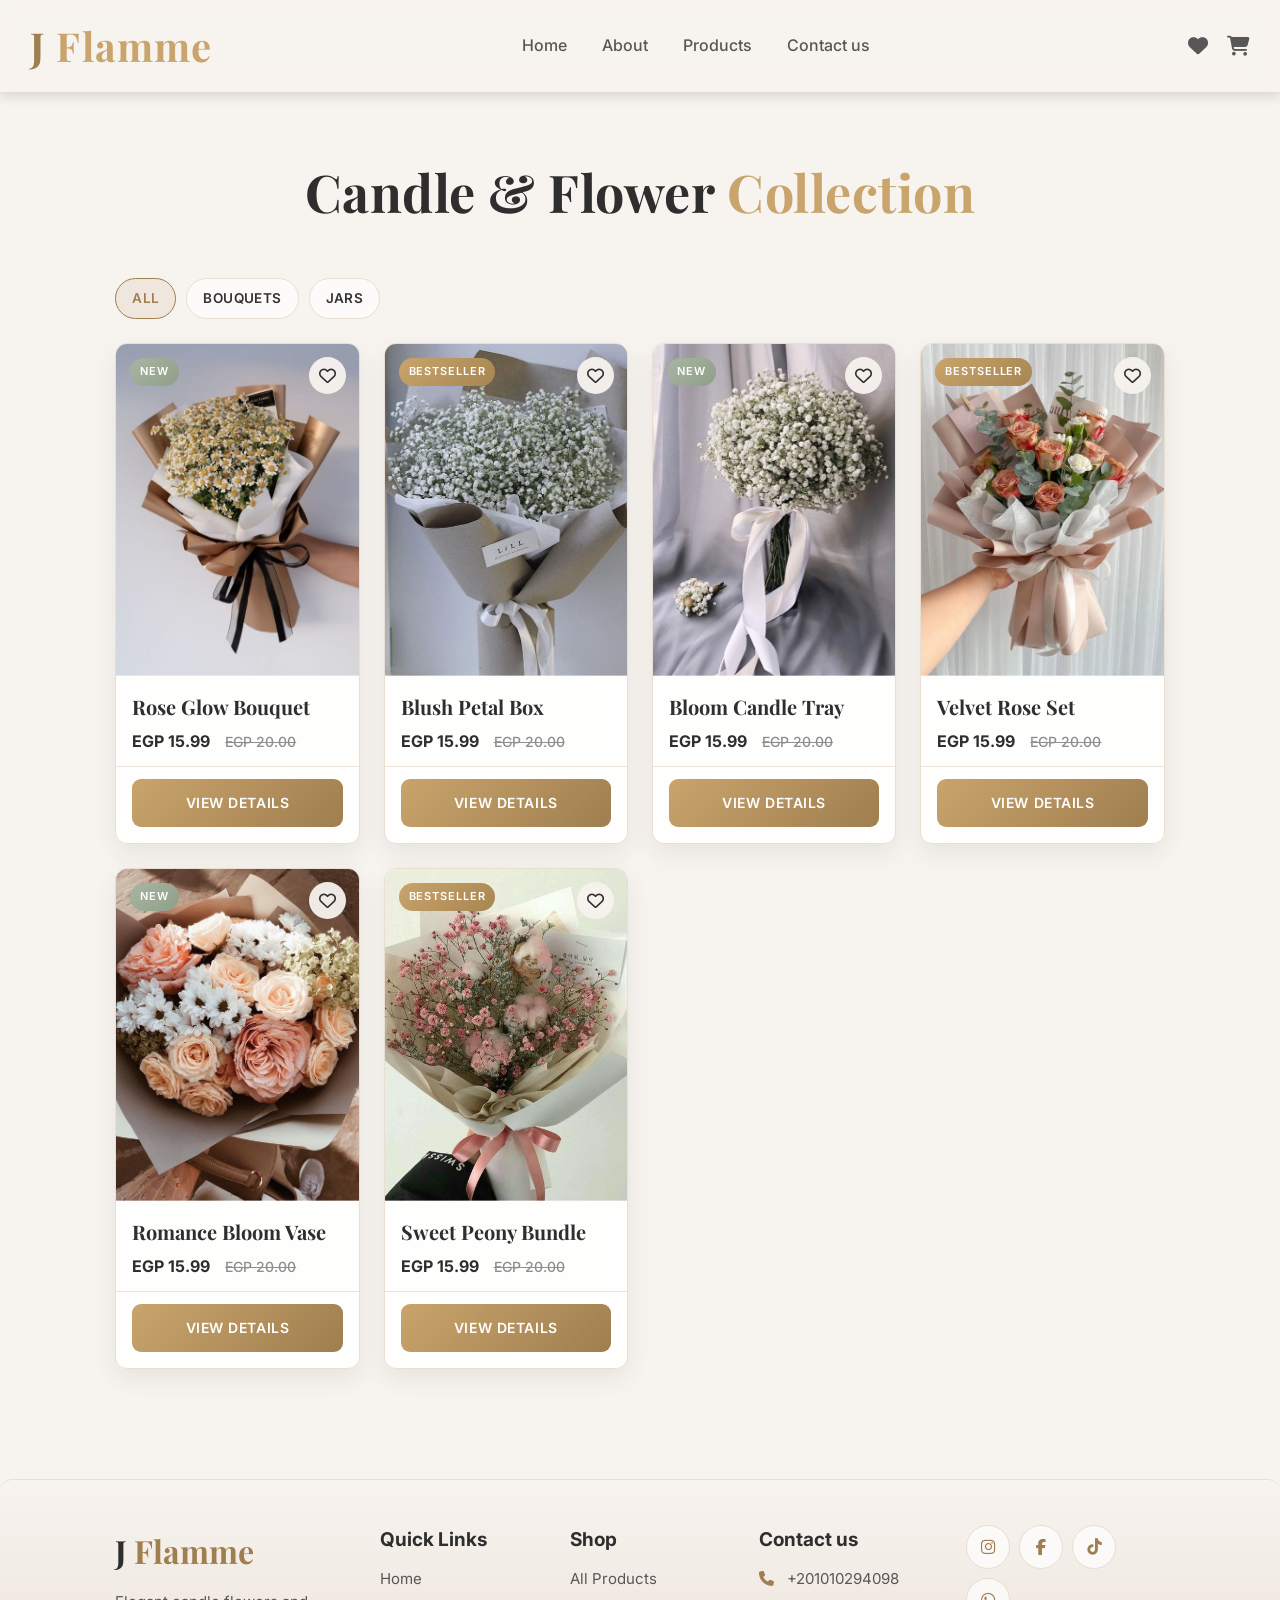
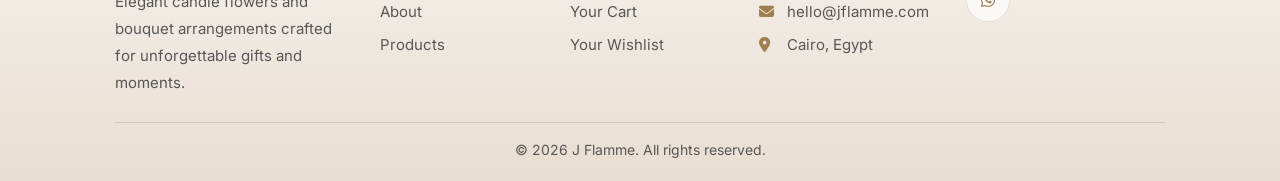
==== commit 5c970a7d: "update UI quantity button" ====
--- a/index.html
+++ b/index.html
@@ -40,6 +40,7 @@
          <a href="https://www.instagram.com/" target="_blank" rel="noreferrer" aria-label="Instagram" title="Instagram"><i class="fab fa-instagram"></i></a>
          <a href="https://www.facebook.com/" target="_blank" rel="noreferrer" aria-label="Facebook" title="Facebook"><i class="fab fa-facebook-f"></i></a>
          <a href="https://www.tiktok.com/" target="_blank" rel="noreferrer" aria-label="TikTok" title="TikTok"><i class="fab fa-tiktok"></i></a>
+         <a href="https://wa.me/201010294098" target="_blank" rel="noreferrer" aria-label="WhatsApp" title="WhatsApp"><i class="fab fa-whatsapp"></i></a>
      </div>
     </nav>
     <label for="toggler" class="menu-overlay"></label>
@@ -157,6 +158,7 @@
                 <a href="https://www.instagram.com/" class="social-link" target="_blank" rel="noreferrer" aria-label="Instagram" title="Instagram"><i class="fab fa-instagram"></i></a>
                 <a href="https://www.facebook.com/" class="social-link" target="_blank" rel="noreferrer" aria-label="Facebook" title="Facebook"><i class="fab fa-facebook-f"></i></a>
                 <a href="https://www.tiktok.com/" class="social-link" target="_blank" rel="noreferrer" aria-label="TikTok" title="TikTok"><i class="fab fa-tiktok"></i></a>
+                <a href="https://wa.me/201010294098" class="social-link" target="_blank" rel="noreferrer" aria-label="WhatsApp" title="WhatsApp"><i class="fab fa-whatsapp"></i></a>
             </div>
         </div>
     </div>
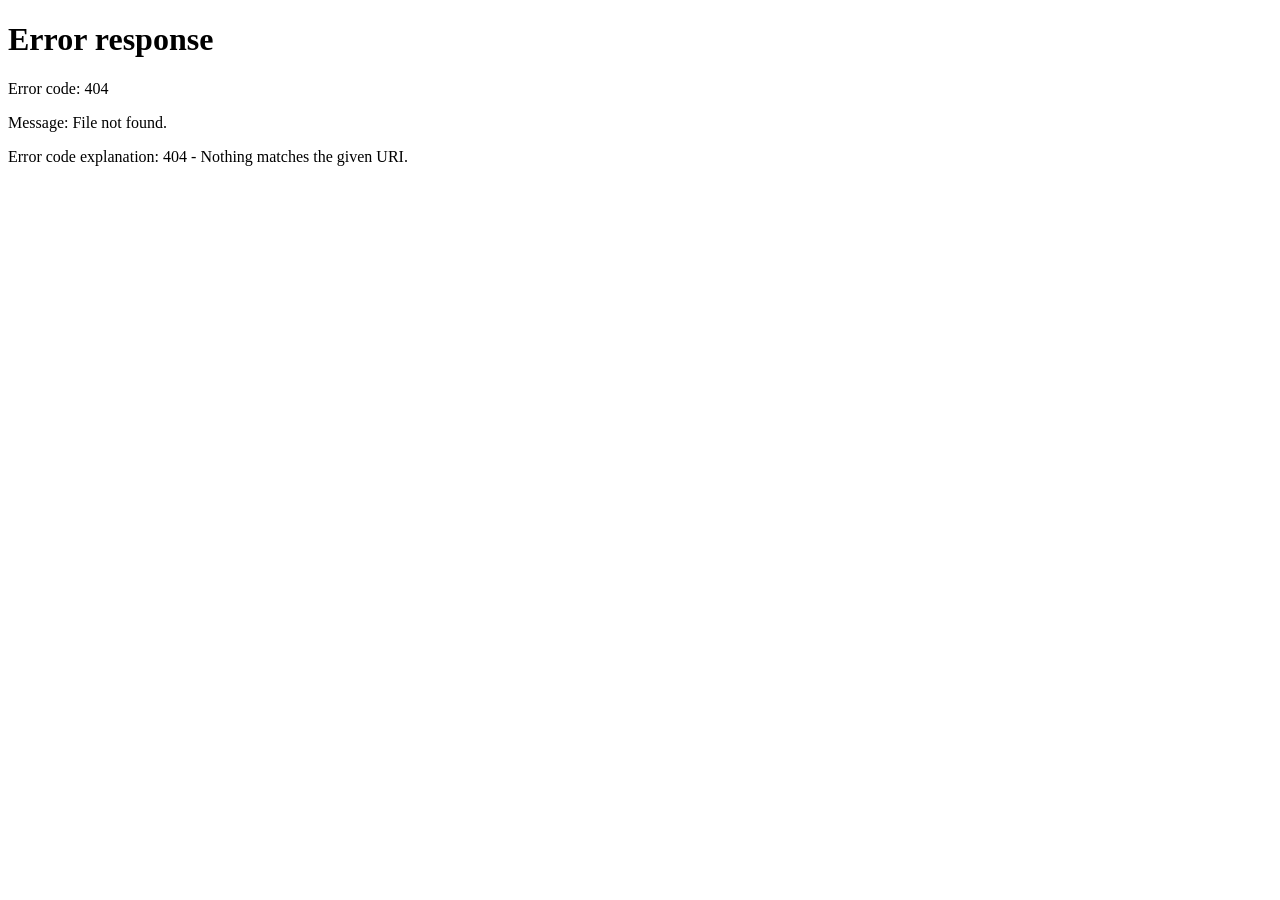
==== commit f6587f00: "update UI quantity button" ====
--- a/index.html
+++ b/index.html
@@ -15,7 +15,7 @@
     <link href="https://fonts.googleapis.com/css2?family=Inter:wght@400;500;600;700&family=Playfair+Display:wght@600;700&display=swap" rel="stylesheet">
     <script>
         if (!window.location.hash && !window.location.search) {
-            window.location.replace('products.html');
+            window.location.replace('products');
         }
     </script>
     
@@ -34,7 +34,7 @@
      <label for="toggler" class="menu-close"><i class="fas fa-arrow-left"></i> Back</label>
      <a href="#home">Home</a>
      <a href="#about">About</a>
-     <a href="products.html">Products</a>
+     <a href="products">Products</a>
      <a href="#footer-contact">Contact us</a>
      <div class="nav-social">
          <a href="https://www.instagram.com/" target="_blank" rel="noreferrer" aria-label="Instagram" title="Instagram"><i class="fab fa-instagram"></i></a>
@@ -46,11 +46,11 @@
     <label for="toggler" class="menu-overlay"></label>
     <div class="icons header-icons">
         <span class="icon-item">
-            <a href="wishlist.html" class="fas fa-heart"></a>
+            <a href="wishlist" class="fas fa-heart"></a>
             <span id="wishlist-count" class="icon-count wishlist-count">0</span>
         </span>
         <span class="icon-item">
-            <a href="cart.html" class="fas fa-shopping-cart"></a>
+            <a href="cart" class="fas fa-shopping-cart"></a>
             <span id="cart-count" class="icon-count cart-count">0</span>
         </span>
     </div>
@@ -64,7 +64,7 @@
     <h3>Bloom & Glow</h3>
     <span>Handmade Candle Flowers & Elegant Bouquets</span>
     <p>Welcome to J Flamme, where floral beauty meets candle warmth. Discover romantic bouquet designs, gift-ready arrangements, and signature candle flowers crafted to make every moment unforgettable.</p>
-     <a href="products.html" class="btn">Shop Now</a>
+     <a href="products" class="btn">Shop Now</a>
 </div>
 
 </section>
@@ -121,14 +121,14 @@
 </section>
 <!-- icons end -->
 
-<!-- products moved to products.html -->
+<!-- products moved to products -->
 
 
 <!-- footer start -->
 <footer class="footer">
     <div class="footer-top">
         <div class="footer-brand">
-            <a href="index.html" class="footer-logo">J <span>Flamme</span></a>
+            <a href="/" class="footer-logo">J <span>Flamme</span></a>
             <p>Elegant candle flowers and bouquet arrangements crafted for unforgettable gifts and moments.</p>
         </div>
 
@@ -136,14 +136,14 @@
             <h3>Quick Links</h3>
             <a href="#home">Home</a>
             <a href="#about">About</a>
-            <a href="products.html">Products</a>
+            <a href="products">Products</a>
         </div>
 
         <div class="footer-links">
             <h3>Shop</h3>
-            <a href="products.html">All Products</a>
-            <a href="cart.html">Your Cart</a>
-            <a href="wishlist.html">Your Wishlist</a>
+            <a href="products">All Products</a>
+            <a href="cart">Your Cart</a>
+            <a href="wishlist">Your Wishlist</a>
         </div>
 
         <div class="footer-contact" id="footer-contact">
--- a/style.css
+++ b/style.css
@@ -2251,6 +2251,17 @@
     margin-bottom: 0.5rem;
 }
 
+.required-star {
+    color: #e74c3c;
+    font-size: 1.2rem;
+    margin-left: 0.2rem;
+    transition: opacity 0.2s ease;
+}
+
+.required-star.hidden {
+    opacity: 0;
+}
+
 .checkout-field input {
     width: 100%;
     padding: 1.2rem 1.4rem;
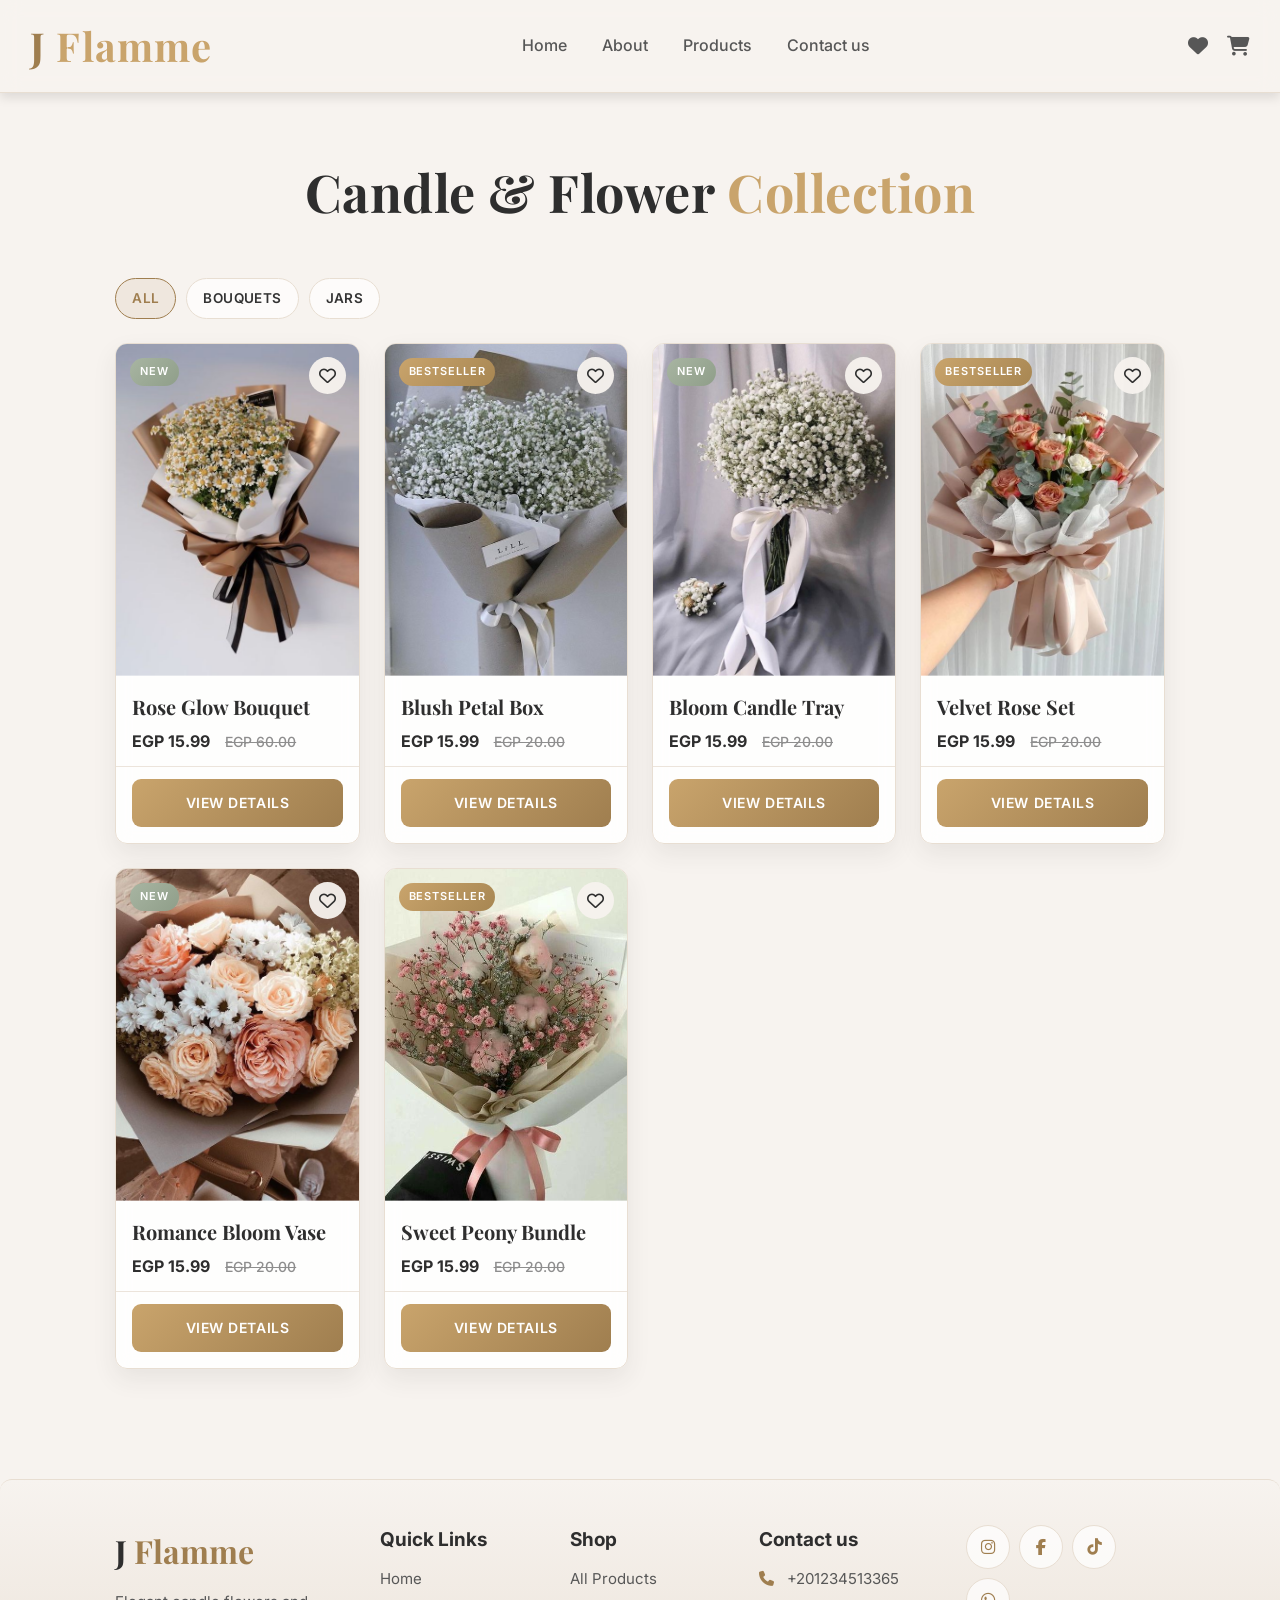
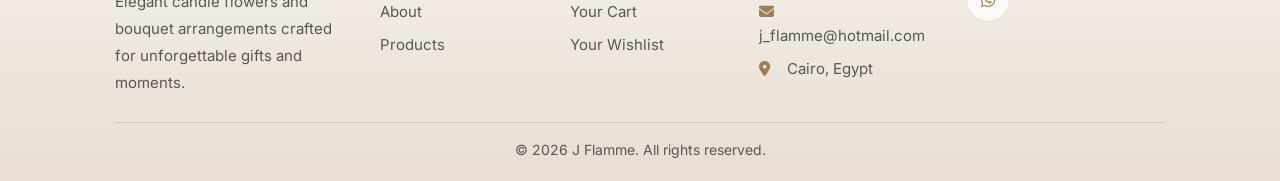
==== commit 7fc754ba: "update jflamme" ====
--- a/index.html
+++ b/index.html
@@ -15,7 +15,7 @@
     <link href="https://fonts.googleapis.com/css2?family=Inter:wght@400;500;600;700&family=Playfair+Display:wght@600;700&display=swap" rel="stylesheet">
     <script>
         if (!window.location.hash && !window.location.search) {
-            window.location.replace('products');
+            window.location.replace('products.html');
         }
     </script>
     
@@ -35,12 +35,12 @@
      <a href="#home">Home</a>
      <a href="#about">About</a>
      <a href="products">Products</a>
-     <a href="#footer-contact">Contact us</a>
+     <a href="contact.html">Contact us</a>
      <div class="nav-social">
-         <a href="https://www.instagram.com/" target="_blank" rel="noreferrer" aria-label="Instagram" title="Instagram"><i class="fab fa-instagram"></i></a>
+         <a href="https://www.instagram.com/j_flammee" target="_blank" rel="noreferrer" aria-label="Instagram" title="Instagram"><i class="fab fa-instagram"></i></a>
          <a href="https://www.facebook.com/" target="_blank" rel="noreferrer" aria-label="Facebook" title="Facebook"><i class="fab fa-facebook-f"></i></a>
-         <a href="https://www.tiktok.com/" target="_blank" rel="noreferrer" aria-label="TikTok" title="TikTok"><i class="fab fa-tiktok"></i></a>
-         <a href="https://wa.me/201010294098" target="_blank" rel="noreferrer" aria-label="WhatsApp" title="WhatsApp"><i class="fab fa-whatsapp"></i></a>
+         <a href="https://www.tiktok.com/@j_flamme" target="_blank" rel="noreferrer" aria-label="TikTok" title="TikTok"><i class="fab fa-tiktok"></i></a>
+         <a href="https://wa.me/201234513365" target="_blank" rel="noreferrer" aria-label="WhatsApp" title="WhatsApp"><i class="fab fa-whatsapp"></i></a>
      </div>
     </nav>
     <label for="toggler" class="menu-overlay"></label>
@@ -148,17 +148,17 @@
 
         <div class="footer-contact" id="footer-contact">
             <h3>Contact us</h3>
-            <a href="tel:+201010294098"><i class="fas fa-phone"></i> +201010294098</a>
-            <a href="mailto:hello@jflamme.com"><i class="fas fa-envelope"></i> hello@jflamme.com</a>
+            <a href="tel:+201234513365"><i class="fas fa-phone"></i> +201234513365</a>
+            <a href="mailto:j_flamme@hotmail.com"><i class="fas fa-envelope"></i> j_flamme@hotmail.com</a>
             <p><i class="fas fa-location-dot"></i> Cairo, Egypt</p>
         </div>
 
         <div class="footer-social">
             <div class="social-links">
-                <a href="https://www.instagram.com/" class="social-link" target="_blank" rel="noreferrer" aria-label="Instagram" title="Instagram"><i class="fab fa-instagram"></i></a>
+                <a href="https://www.instagram.com/j_flammee" class="social-link" target="_blank" rel="noreferrer" aria-label="Instagram" title="Instagram"><i class="fab fa-instagram"></i></a>
                 <a href="https://www.facebook.com/" class="social-link" target="_blank" rel="noreferrer" aria-label="Facebook" title="Facebook"><i class="fab fa-facebook-f"></i></a>
-                <a href="https://www.tiktok.com/" class="social-link" target="_blank" rel="noreferrer" aria-label="TikTok" title="TikTok"><i class="fab fa-tiktok"></i></a>
-                <a href="https://wa.me/201010294098" class="social-link" target="_blank" rel="noreferrer" aria-label="WhatsApp" title="WhatsApp"><i class="fab fa-whatsapp"></i></a>
+                <a href="https://www.tiktok.com/@j_flamme" class="social-link" target="_blank" rel="noreferrer" aria-label="TikTok" title="TikTok"><i class="fab fa-tiktok"></i></a>
+                <a href="https://wa.me/201234513365" class="social-link" target="_blank" rel="noreferrer" aria-label="WhatsApp" title="WhatsApp"><i class="fab fa-whatsapp"></i></a>
             </div>
         </div>
     </div>
--- a/style.css
+++ b/style.css
@@ -288,20 +288,6 @@
     overflow: hidden;
 }
 
-.products .box-container .box .discount {
-    position: absolute;
-    top: 1.2rem;
-    left: 1.2rem;
-    font-size: 1.2rem;
-    padding: 0.5rem 0.9rem;
-    border-radius: 999px;
-    background: var(--rose-100);
-    color: var(--rose-700);
-    z-index: 2;
-    font-weight: 600;
-    letter-spacing: 0.03em;
-}
-
 .products .box-container .box .images {
     text-align: center;
 }
@@ -317,29 +303,7 @@
     transform: scale(1.04);
 }
 
-.products .box-container .box .images .icons {
-    display: block;
-    padding: 1.1rem 1.6rem;
-    border-top: 1px solid var(--rose-200);
-    background: #fff;
-}
-
-.products .box-container .box .images .icons .btn-cart {
-    width: 100%;
-    height: 4.6rem;
-    line-height: 4.6rem;
-    font-size: 1.5rem;
-    font-weight: 600;
-    text-transform: uppercase;
-    letter-spacing: 0.02em;
-    border-radius: 0.8rem;
-    background: linear-gradient(135deg, var(--rose-500), var(--rose-700));
-    color: #fff;
-}
-
-.products .box-container .box .images .icons .btn-cart:hover {
-    background: linear-gradient(135deg, #b8925b, #8f7147);
-}
+
 
 .products .box-container .box .content {
     text-align: center;
@@ -367,189 +331,16 @@
     text-decoration: line-through;
 }
 
-.reviews .box-container {
-    display: flex;
-    flex-wrap: wrap;
-    gap: 2rem;
-    margin-top: 3rem;
-}
-
-.reviews .box-container .box {
-    flex: 1 1 30rem;
-    border-radius: 0.5rem;
-    box-shadow: 1rem 1rem 0.5rem rgba(0, 0, 0, 0.1);
-    padding: 3rem 2rem;
-    position: relative;
-    background: whitesmoke;
-
-}
-
-.reviews .box-container .box i {
-    font-size: 2rem;
-    color: #333;
-    padding-top: 1.5rem;
-}
-
-.reviews .box-container .box p {
-    font-size: 1.5rem;
-    color: #666;
-    line-height: 1.5rem;
-    padding-top: 1.5rem;
-}
-
-.reviews .box-container .box .user {
-    display: flex;
-    text-align: center;
-    padding-top: 2rem;
-}
-
-.reviews .box-container .box .user img {
-    height: 6rem;
-    width: 6rem;
-    border-radius: 50%;
-    object-fit: cover;
-    margin-right: 1rem;
-}
-
-.reviews .box-container .box .user h3 {
-    font-size: 2rem;
-    color: #333;
-}
-
-.contacts .contact-info-grid {
-    display: grid;
-    grid-template-columns: repeat(3, 1fr);
-    gap: 2.4rem;
-    margin-top: 3rem;
-}
-
-.contacts .contact-info-card {
-    display: flex;
-    flex-direction: column;
-    align-items: center;
-    text-align: center;
-    padding: 3rem 2rem;
-    background: var(--white, #fff);
-    border: 1px solid var(--rose-200, #f3d9d9);
-    border-radius: 1.2rem;
-    box-shadow: 0 4px 18px rgba(172, 100, 100, 0.07);
-    transition: transform 0.2s ease, box-shadow 0.2s ease;
-}
-
-.contacts .contact-info-card:hover {
-    transform: translateY(-4px);
-    box-shadow: 0 8px 28px rgba(172, 100, 100, 0.13);
-}
-
-.contacts .contact-info-card i {
-    font-size: 2.8rem;
-    color: var(--rose-700, #ac6464);
-    margin-bottom: 1rem;
-}
-
-.contacts .contact-info-card h3 {
-    font-size: 1.8rem;
-    color: var(--text-900, #222);
-    margin-bottom: 0.6rem;
-}
-
-.contacts .contact-info-card a,
-.contacts .contact-info-card p {
-    font-size: 1.5rem;
-    color: var(--text-700, #555);
-    text-decoration: none;
-    margin: 0;
-}
-
-.contacts .contact-info-card a:hover {
-    color: var(--rose-700, #ac6464);
-}
-
-@media (max-width: 768px) {
-    .contacts .contact-info-grid {
-        grid-template-columns: 1fr;
-    }
-}
-
-.contacts .row {
-    display: flex;
-    flex-wrap: wrap-reverse;
-    gap: 1.5rem;
-    margin-top: 3rem;
-}
-
-.contacts .row form {
-    flex: 1 1 40rem;
-    border-radius: 0.5rem;
-    box-shadow: 0 0.5rem 1rem rgba(0, 0, 0, 0.1);
-    padding: 2rem 2.5rem;
-    border: 0.1rem solid rgba(0, 0, 0, 0.1);
-    background: whitesmoke;
-
-}
-
-.contacts .row image {
-    flex: 1 1 40rem;
-}
-
-.contacts .row .image img {
-    width: 100%;
-    height: 450px;
-    border-radius: 0.5rem;
-}
-
-.contacts .row form .box {
-    padding: 1rem;
-    font-size: 1.5rem;
-    color: #333;
-    border-radius: 10px;
-    border: none;
-    margin: 0.7rem 0;
-    width: 100%;
-}
-
-.contacts .row form textarea {
-    height: 15rem;
-}
-
-.contacts .row form input {
-    border: none;
-    font-family: serif;
-}
+
+
+
 
 .footer {
     background-color: rgba(245, 245, 245, 0.5);
     margin-top: 1rem;
 }
 
-.footer .box-container {
-    display: flex;
-    flex-wrap: wrap;
-    gap: 1.5rem;
-
-}
-
-.footer .box-container .box {
-    flex: 1 1 25rem;
-}
-
-.footer .box-container .box h3 {
-    font-size: 2.5rem;
-    color: #333;
-    padding: 1rem 0;
-}
-
-.footer .box-container .box a {
-    display: block;
-    font-size: 2rem;
-    color: #666;
-    padding: 1rem 0;
-}
-
-.footer .box-container .box a:hover {
-    color: rgb(210, 180, 140);
-    text-decoration: underline;
-}
+
 
 /* cart styles */
 .cart {
@@ -754,9 +545,7 @@
 header .navbar a,
 header .icons a,
 .home .content p,
-.about .row .content p,
-.reviews .box-container .box p,
-.footer .box-container .box a {
+.about .row .content p {
     color: var(--text-700);
 }
 
@@ -796,8 +585,6 @@
 }
 
 .products .box-container .box,
-.reviews .box-container .box,
-.contacts .row form,
 .cart .cart-container {
     background: #fff;
     border: 1px solid var(--rose-200);
@@ -805,41 +592,25 @@
     box-shadow: 0 10px 24px rgba(141, 109, 86, 0.09);
 }
 
-.products .box-container .box .discount {
-    background: var(--rose-100);
-    color: var(--rose-700);
-    border-bottom-right-radius: 1rem;
-}
-
 .products .box-container .box .content h3,
 .products .box-container .box .content .price,
-.reviews .box-container .box .user h3,
 .cart-item .item-details h3,
 .cart-total {
     color: var(--text-900);
 }
 
-.products .box-container .box .images .icons .btn-cart {
-    background: var(--rose-500);
-}
-
 .products .box-container .box:hover .images a {
     background-color: var(--rose-700);
 }
 
-.contacts .row form .box {
-    border: 1px solid var(--rose-200);
-    background: #fff;
-}
+
 
 .footer {
     background: var(--cream);
     border-top: 1px solid var(--rose-200);
 }
 
-.footer .box-container .box a:hover {
-    color: var(--rose-700);
-}
+
 
 .qty-btn {
     background: var(--rose-200);
@@ -1094,13 +865,11 @@
     font-size: 2.7rem;
 }
 
-.about .row,
-.contacts .row {
+.about .row {
     gap: 3rem;
 }
 
-.about .row .image-container img,
-.contacts .row .image img {
+.about .row .image-container img {
     border-radius: 1.6rem;
 }
 
@@ -1110,29 +879,22 @@
 
 .icons-container .icons,
 .products .box-container .box,
-.reviews .box-container .box,
-.contacts .row form,
 .cart .cart-container {
     border-radius: 1rem;
     box-shadow: 0 8px 18px rgba(141, 109, 86, 0.08);
 }
 
 .products .box-container,
-.reviews .box-container,
 .footer .box-container {
     gap: 2.4rem;
 }
 
 .products .box-container .box,
-.reviews .box-container .box,
-.contacts .row form,
 .icons-container .icons {
     transition: transform 0.25s ease, box-shadow 0.25s ease;
 }
 
 .products .box-container .box:hover,
-.reviews .box-container .box:hover,
-.contacts .row form:hover,
 .icons-container .icons:hover {
     transform: translateY(-2px);
     box-shadow: 0 10px 22px rgba(141, 109, 86, 0.10);
@@ -1551,13 +1313,7 @@
     text-align: left;
 }
 
-.products.luxury-grid .content .product-type {
-    font-size: 1.15rem;
-    letter-spacing: 0.08em;
-    text-transform: uppercase;
-    color: var(--text-700);
-    margin-bottom: 0.6rem;
-}
+
 
 .products.luxury-grid .content h3 {
     font-family: "Playfair Display", serif;
@@ -1629,15 +1385,7 @@
     left: 120%;
 }
 
-.products.luxury-grid .btn-cart.is-adding {
-    animation: cartPulse 0.45s ease;
-}
-
-@keyframes cartPulse {
-    0% { transform: scale(1); }
-    50% { transform: scale(0.96); }
-    100% { transform: scale(1); }
-}
+
 
 @media(max-width: 1024px) {
     .products.luxury-grid .images img {
@@ -1688,18 +1436,6 @@
     box-shadow: 0 10px 24px rgba(46, 46, 46, 0.08);
 }
 
-.products .box-container .box .discount {
-    top: 1.2rem;
-    left: 1.2rem;
-    font-size: 1.1rem;
-    font-weight: 600;
-    letter-spacing: 0.04em;
-    padding: 0.55rem 0.9rem;
-    border-radius: 999px;
-    background: rgba(201, 164, 108, 0.15);
-    color: var(--rose-700);
-}
-
 .products .box-container .box .images {
     position: relative;
 }
@@ -1720,13 +1456,7 @@
     text-align: left;
 }
 
-.products .box-container .box .content .product-type {
-    font-size: 1.2rem;
-    letter-spacing: 0.08em;
-    text-transform: uppercase;
-    color: var(--text-700);
-    margin-bottom: 0.6rem;
-}
+
 
 .products .box-container .box .content h3 {
     font-size: 2rem;
@@ -1891,6 +1621,65 @@
     min-height: 75vh;
 }
 
+.product-rating-slot {
+    margin-top: 0.8rem;
+}
+
+.product-rating-link {
+    display: inline-flex;
+    align-items: center;
+    gap: 0.8rem;
+    padding: 0.45rem 0.9rem;
+    border-radius: 999px;
+    border: 1px solid rgba(201, 164, 108, 0.28);
+    background: rgba(247, 243, 239, 0.75);
+    color: var(--text-700);
+    font-size: 1.25rem;
+    font-weight: 600;
+    line-height: 1;
+}
+
+.product-rating-score {
+    font-size: 1.3rem;
+    font-weight: 700;
+    color: var(--text-900);
+}
+
+.product-rating-link:hover {
+    border-color: rgba(159, 126, 79, 0.6);
+    color: var(--rose-700);
+}
+
+.product-rating-link .product-rating-stars,
+.product-media-rating-link .product-rating-stars {
+    display: inline-flex;
+    gap: 0.2rem;
+    color: #f2c94c;
+    font-size: 1.2rem;
+}
+
+.product-rating-link .product-rating-stars i,
+.product-media-rating-link .product-rating-stars i {
+    color: #f2c94c !important;
+}
+
+.product-media-rating-link {
+    display: inline-flex;
+    align-items: center;
+    gap: 0.8rem;
+    padding: 0;
+    margin: 0 0 0.8rem;
+    border: none;
+    border-radius: 0;
+    background: transparent;
+    width: fit-content;
+    color: inherit;
+}
+
+.product-media-rating-link:hover {
+    opacity: 0.88;
+}
+
 .product-config-container {
     max-width: 96rem;
     margin: 2rem auto 0;
@@ -1919,6 +1708,69 @@
     height: 44rem;
     object-fit: cover;
     border-radius: 1rem;
+    cursor: zoom-in;
+}
+
+.product-image-modal {
+    position: fixed;
+    inset: 0;
+    z-index: 2600;
+    display: flex;
+    align-items: center;
+    justify-content: center;
+    padding: 2rem;
+}
+
+.product-image-modal[hidden] {
+    display: none;
+}
+
+.product-image-backdrop {
+    position: absolute;
+    inset: 0;
+    background: rgba(46, 46, 46, 0.7);
+    backdrop-filter: blur(4px);
+    -webkit-backdrop-filter: blur(4px);
+}
+
+.product-image-dialog {
+    position: relative;
+    z-index: 1;
+    max-width: min(96vw, 96rem);
+    max-height: calc(100vh - 4rem);
+}
+
+.product-image-dialog img {
+    display: block;
+    width: auto;
+    max-width: min(96vw, 96rem);
+    max-height: calc(100vh - 4rem);
+    object-fit: contain;
+    border-radius: 1rem;
+    box-shadow: 0 20px 56px rgba(0, 0, 0, 0.35);
+}
+
+.product-image-close {
+    position: absolute;
+    top: -1.2rem;
+    right: -1.2rem;
+    width: 4rem;
+    height: 4rem;
+    border: none;
+    border-radius: 50%;
+    background: #fff;
+    color: #2e2e2e;
+    font-size: 2.4rem;
+    line-height: 1;
+    cursor: pointer;
+}
+
+.product-image-close:hover {
+    background: var(--rose-100);
+}
+
+body.product-image-modal-open {
+    overflow: hidden;
 }
 
 .product-thumb-strip {
@@ -1988,6 +1840,22 @@
 .product-config-form {
     display: flex;
     flex-direction: column;
+}
+
+.product-name-row {
+    display: flex;
+    align-items: center;
+    justify-content: space-between;
+    gap: 1.2rem;
+    flex-wrap: wrap;
+}
+
+.product-config-name {
+    font-family: "Playfair Display", serif;
+    font-size: 3rem;
+    line-height: 1.15;
+    color: var(--text-900);
+    margin: 0;
 }
 
 .product-config-description {
@@ -2044,6 +1912,19 @@
     width: 100%;
     border: none;
     cursor: pointer;
+}
+
+.buy-now-btn {
+    width: 100%;
+    border: none;
+    cursor: pointer;
+    margin-top: 1rem;
+    background: var(--charcoal);
+    color: #fff;
+}
+
+.buy-now-btn:hover {
+    background: #444;
 }
 
 .dynamic-cart-qty {
@@ -2109,6 +1990,326 @@
     margin-top: 0;
 }
 
+.product-reviews {
+    margin-top: 2.4rem;
+    scroll-margin-top: 12rem;
+    background: #fff;
+    border: 1px solid var(--rose-200);
+    border-radius: 1.2rem;
+    padding: 2.4rem;
+    box-shadow: 0 12px 24px rgba(46, 46, 46, 0.08);
+}
+
+.product-reviews-head {
+    display: flex;
+    align-items: center;
+    justify-content: space-between;
+    gap: 1.6rem;
+    margin-bottom: 1.6rem;
+}
+
+.review-open-btn {
+    display: inline-flex;
+    align-items: center;
+    justify-content: center;
+    gap: 0.8rem;
+    margin-top: 0;
+    flex-shrink: 0;
+    min-width: 16rem;
+    padding: 1.1rem 1.8rem;
+    border: 1px solid rgba(201, 164, 108, 0.45);
+    border-radius: 999px;
+    background: rgba(255, 255, 255, 0.78);
+    color: var(--rose-700);
+    font-size: 1.45rem;
+    font-weight: 700;
+    cursor: pointer;
+    transition: transform 0.2s ease, border-color 0.2s ease, background 0.2s ease, box-shadow 0.2s ease;
+}
+
+.review-open-btn i {
+    display: inline-flex;
+    align-items: center;
+    justify-content: center;
+    width: 2.2rem;
+    height: 2.2rem;
+    border-radius: 50%;
+    background: linear-gradient(135deg, var(--rose-500), var(--rose-700));
+    color: #fff;
+    font-size: 1.1rem;
+}
+
+.review-open-btn:hover {
+    transform: translateY(-1px);
+    border-color: rgba(159, 126, 79, 0.65);
+    background: rgba(255, 251, 245, 0.96);
+    box-shadow: 0 10px 20px rgba(159, 126, 79, 0.12);
+}
+
+.product-reviews-head h2 {
+    font-family: "Playfair Display", serif;
+    font-size: 2.8rem;
+    font-weight: 700;
+    letter-spacing: 0.01em;
+    line-height: 1.1;
+    color: var(--text-900);
+}
+
+.reviews-summary-box {
+    display: flex;
+    align-items: center;
+    justify-content: flex-start;
+    gap: 1.2rem;
+    padding: 1.2rem 0;
+    border: none;
+    border-radius: 1.6rem;
+    background: transparent;
+}
+
+.reviews-summary-score {
+    font-size: 3.2rem;
+    line-height: 1;
+    font-weight: 700;
+    color: var(--rose-700);
+}
+
+.reviews-summary-meta {
+    display: flex;
+    flex-direction: column;
+    gap: 0.45rem;
+}
+
+.reviews-summary-meta p {
+    font-size: 1.35rem;
+    color: var(--text-700);
+}
+
+.review-stars {
+    display: inline-flex;
+    gap: 0.3rem;
+    color: #c9a46c;
+    font-size: 1.5rem;
+}
+
+.reviews-status,
+.review-form-message {
+    font-size: 1.35rem;
+    margin-top: 1.2rem;
+    color: var(--text-700);
+}
+
+.reviews-status.error,
+.review-form-message.error {
+    color: #b54242;
+}
+
+.review-form-message.success {
+    color: #2f8a4e;
+}
+
+.reviews-list {
+    display: grid;
+    gap: 1rem;
+    margin-top: 1.4rem;
+}
+
+.review-card {
+    border: 1px solid rgba(232, 222, 210, 0.9);
+    border-radius: 1.4rem;
+    padding: 1.6rem 1.7rem;
+    background: linear-gradient(180deg, rgba(255, 255, 255, 0.98), rgba(247, 243, 239, 0.55));
+}
+
+.review-card-head {
+    display: flex;
+    align-items: center;
+    justify-content: space-between;
+    gap: 1.2rem;
+    margin-bottom: 0.7rem;
+    flex-wrap: nowrap;
+}
+
+.review-card h3 {
+    font-size: 1.7rem;
+    color: var(--text-900);
+    margin-bottom: 0;
+}
+
+.review-card-stars {
+    margin-bottom: 0.8rem;
+}
+
+.review-date {
+    font-size: 1.3rem;
+    color: #8b8b8b;
+    white-space: nowrap;
+}
+
+.review-comment,
+.reviews-empty {
+    font-size: 1.45rem;
+    line-height: 1.7;
+    color: var(--text-700);
+}
+
+.review-comment {
+    white-space: pre-line;
+}
+
+.review-form {
+    margin-top: 0;
+    padding-top: 0;
+    border-top: none;
+}
+
+.review-form h3 {
+    font-family: "Playfair Display", serif;
+    font-size: 2.4rem;
+    color: var(--text-900);
+    margin-bottom: 1.4rem;
+}
+
+.review-form-row {
+    display: grid;
+    grid-template-columns: 1fr 22rem;
+    gap: 1.4rem;
+}
+
+.review-form input,
+.review-form textarea {
+    width: 100%;
+    padding: 1.2rem 1.4rem;
+    border: 1px solid var(--rose-200);
+    border-radius: 0.9rem;
+    font-size: 1.4rem;
+    color: var(--text-900);
+    background: #fff;
+    transition: border-color 0.2s ease, box-shadow 0.2s ease;
+    font-family: inherit;
+    box-sizing: border-box;
+}
+
+.review-form input:focus,
+.review-form textarea:focus {
+    outline: none;
+    border-color: var(--rose-500);
+    box-shadow: 0 0 0 3px rgba(201, 164, 108, 0.15);
+}
+
+.review-form input[type="hidden"] {
+    display: none;
+}
+
+.review-rating-picker {
+    display: inline-flex;
+    align-items: center;
+    gap: 0.45rem;
+    padding: 0.9rem 1rem;
+    border: 1px solid var(--rose-200);
+    border-radius: 999px;
+    background: #fff;
+}
+
+.review-rating-star {
+    width: 3rem;
+    height: 3rem;
+    border: none;
+    border-radius: 50%;
+    background: transparent;
+    color: #b8b8b8;
+    cursor: pointer;
+    display: inline-flex;
+    align-items: center;
+    justify-content: center;
+    font-size: 1.7rem;
+    transition: transform 0.15s ease, color 0.2s ease, background-color 0.2s ease;
+}
+
+.review-rating-star:hover {
+    transform: translateY(-1px);
+    background: rgba(201, 164, 108, 0.12);
+}
+
+.review-rating-star.active {
+    color: #c9a46c;
+}
+
+.review-rating-text {
+    margin-top: 0.6rem;
+    font-size: 1.25rem;
+    color: var(--text-700);
+}
+
+.review-form textarea {
+    resize: vertical;
+}
+
+.review-submit-btn {
+    margin-top: 0.4rem;
+}
+
+.review-modal {
+    position: fixed;
+    inset: 0;
+    z-index: 2500;
+    display: flex;
+    align-items: center;
+    justify-content: center;
+    padding: 2rem;
+}
+
+.review-modal[hidden] {
+    display: none;
+}
+
+.review-modal-backdrop {
+    position: absolute;
+    inset: 0;
+    background: rgba(46, 46, 46, 0.45);
+    backdrop-filter: blur(4px);
+    -webkit-backdrop-filter: blur(4px);
+}
+
+.review-modal-dialog {
+    position: relative;
+    width: min(100%, 60rem);
+    max-height: calc(100vh - 4rem);
+    overflow: auto;
+    background: #fff;
+    border: 1px solid var(--rose-200);
+    border-radius: 1.4rem;
+    box-shadow: 0 18px 50px rgba(46, 46, 46, 0.2);
+    padding: 2.2rem;
+    z-index: 1;
+}
+
+.review-form-modal {
+    padding-right: 1rem;
+}
+
+.review-modal-close {
+    position: absolute;
+    top: 1.2rem;
+    right: 1.2rem;
+    width: 3.8rem;
+    height: 3.8rem;
+    border: none;
+    border-radius: 50%;
+    background: var(--rose-100);
+    color: var(--rose-700);
+    font-size: 2.4rem;
+    line-height: 1;
+    cursor: pointer;
+}
+
+.review-modal-close:hover {
+    background: var(--rose-200);
+}
+
+body.review-modal-open {
+    overflow: hidden;
+}
+
 @media(max-width: 768px) {
     .product-config-card {
         grid-template-columns: 1fr;
@@ -2119,6 +2320,10 @@
         height: 30rem;
     }
 
+    .product-config-name {
+        font-size: 2.4rem;
+    }
+
     .product-thumb img {
         height: 8rem;
     }
@@ -2129,6 +2334,43 @@
 
     .dynamic-cart-wrapper {
         width: 100%;
+    }
+
+    .product-reviews {
+        padding: 1.8rem;
+    }
+
+    .reviews-summary-box,
+    .product-reviews-head {
+        flex-direction: column;
+        align-items: flex-start;
+    }
+
+    .review-open-btn {
+        width: 100%;
+    }
+
+    .review-form-row {
+        grid-template-columns: 1fr;
+        gap: 0;
+    }
+
+    .review-modal {
+        padding: 1rem;
+    }
+
+    .review-modal-dialog {
+        width: 100%;
+        padding: 1.8rem;
+    }
+
+    .product-image-modal {
+        padding: 1rem;
+    }
+
+    .product-image-dialog img {
+        max-width: 94vw;
+        max-height: 86vh;
     }
 }
 
@@ -2227,6 +2469,81 @@
 .checkout-total h3 {
     font-size: 1.8rem;
     color: var(--text-900);
+}
+
+.checkout-subtotal {
+    display: flex;
+    justify-content: space-between;
+    font-size: 1.4rem;
+    color: var(--text-700);
+    padding: 0.4rem 0;
+}
+
+.checkout-discount {
+    display: flex;
+    justify-content: space-between;
+    font-size: 1.4rem;
+    font-weight: 600;
+    color: #27ae60;
+    padding: 0.4rem 0;
+}
+
+.promo-section {
+    padding: 1.6rem 0;
+    border-top: 1px solid var(--rose-200);
+    margin-top: 1.4rem;
+}
+
+.promo-input-row {
+    display: flex;
+    gap: 1rem;
+}
+
+.promo-input-row input {
+    flex: 1;
+    padding: 1rem 1.2rem;
+    border: 1px solid var(--rose-200);
+    border-radius: 0.8rem;
+    font-size: 1.4rem;
+    font-family: inherit;
+    color: var(--text-900);
+    background: #fff;
+    transition: border-color 0.2s ease;
+    box-sizing: border-box;
+}
+
+.promo-input-row input:focus {
+    outline: none;
+    border-color: var(--rose-500);
+}
+
+.promo-input-row input:disabled {
+    opacity: 0.6;
+    cursor: not-allowed;
+}
+
+.promo-apply-btn {
+    padding: 1rem 2rem;
+    font-size: 1.3rem;
+    white-space: nowrap;
+}
+
+.promo-apply-btn:disabled {
+    opacity: 0.6;
+    cursor: not-allowed;
+}
+
+.promo-message {
+    margin-top: 0.8rem;
+    font-size: 1.3rem;
+}
+
+.promo-message.success {
+    color: #27ae60;
+}
+
+.promo-message.error {
+    color: #e74c3c;
 }
 
 .checkout-form {
@@ -2281,6 +2598,58 @@
     box-shadow: 0 0 0 3px rgba(201, 164, 108, 0.15);
 }
 
+.checkout-payment-section {
+    margin: 0.8rem 0 1.8rem;
+}
+
+.checkout-payment-section h2 {
+    font-family: 'Playfair Display', serif;
+    font-size: 2.2rem;
+    color: var(--text-900);
+    margin-bottom: 1.2rem;
+}
+
+.checkout-payment-option {
+    display: flex;
+    align-items: flex-start;
+    gap: 1.2rem;
+    padding: 1.4rem 1.5rem;
+    border: 1px solid var(--rose-200);
+    border-radius: 1rem;
+    background: linear-gradient(180deg, rgba(247, 243, 239, 0.75), #fff);
+    cursor: pointer;
+    transition: border-color 0.2s ease, box-shadow 0.2s ease, transform 0.2s ease;
+}
+
+.checkout-payment-option:hover {
+    border-color: var(--rose-500);
+    box-shadow: 0 8px 20px rgba(141, 109, 86, 0.08);
+}
+
+.checkout-payment-option input {
+    margin-top: 0.3rem;
+    accent-color: var(--rose-700);
+    transform: scale(1.15);
+}
+
+.checkout-payment-content {
+    display: flex;
+    flex-direction: column;
+    gap: 0.4rem;
+}
+
+.checkout-payment-title {
+    font-size: 1.6rem;
+    font-weight: 700;
+    color: var(--text-900);
+}
+
+.checkout-payment-text {
+    font-size: 1.35rem;
+    color: var(--text-700);
+    line-height: 1.6;
+}
+
 .checkout-submit-btn {
     width: 100%;
     margin-top: 1rem;
@@ -2345,6 +2714,12 @@
     margin-bottom: 2.4rem;
 }
 
+.thankyou-countdown {
+    font-size: 1.3rem;
+    color: var(--text-500, #999);
+    margin-bottom: 1.2rem;
+}
+
 .thankyou-card .btn {
     display: inline-flex;
     padding: 1.2rem 3rem;
@@ -2386,3 +2761,139 @@
     }
 }
 
+/* Contact page */
+.contact-page {
+    padding: 12rem 2rem 4rem;
+    min-height: 80vh;
+}
+
+.contact-card {
+    max-width: 58rem;
+    margin: 0 auto;
+    background: #fff;
+    border: 1px solid var(--rose-200);
+    border-radius: 1.6rem;
+    box-shadow: 0 10px 40px rgba(141, 109, 86, 0.1);
+    overflow: hidden;
+}
+
+.contact-form {
+    padding: 2.4rem 3rem 2rem;
+}
+
+.contact-form h2 {
+    font-family: 'Playfair Display', serif;
+    font-size: 2.2rem;
+    color: var(--text-900);
+    margin-bottom: 1.8rem;
+}
+
+.contact-form textarea {
+    width: 100%;
+    padding: 1.2rem 1.4rem;
+    border: 1px solid var(--rose-200);
+    border-radius: 0.9rem;
+    font-size: 1.4rem;
+    color: var(--text-900);
+    background: #fff;
+    transition: border-color 0.2s ease, box-shadow 0.2s ease;
+    font-family: inherit;
+    box-sizing: border-box;
+    resize: vertical;
+}
+
+.contact-form textarea:focus {
+    outline: none;
+    border-color: var(--rose-500);
+    box-shadow: 0 0 0 3px rgba(201, 164, 108, 0.15);
+}
+
+.contact-submit-btn {
+    display: inline-flex;
+    align-items: center;
+    gap: 0.8rem;
+    width: 100%;
+    justify-content: center;
+    padding: 1.4rem 2rem;
+    font-size: 1.5rem;
+    font-weight: 600;
+    color: #fff !important;
+    border: none;
+    cursor: pointer;
+    text-transform: uppercase;
+    letter-spacing: 0.04em;
+    margin-top: 0.4rem;
+}
+
+.optional-label {
+    font-size: 1.1rem;
+    color: var(--text-700);
+    font-weight: 400;
+    margin-left: 0.3rem;
+}
+
+.contact-success-msg {
+    margin-top: 1.6rem;
+    padding: 1.2rem 1.6rem;
+    background: #edfaf1;
+    border: 1px solid #a8dab5;
+    border-radius: 0.8rem;
+    font-size: 1.4rem;
+    color: #217a45;
+    display: flex;
+    align-items: center;
+    gap: 0.8rem;
+}
+
+.contact-whatsapp {
+    padding: 2rem 3rem 3rem;
+    text-align: center;
+    background: var(--rose-50);
+    border-top: 1px solid var(--rose-200);
+}
+
+.contact-whatsapp-divider {
+    display: block;
+    font-size: 1.3rem;
+    color: var(--text-700);
+    margin-bottom: 1.4rem;
+    text-transform: uppercase;
+    letter-spacing: 0.1em;
+    font-weight: 500;
+}
+
+.whatsapp-btn {
+    display: inline-flex;
+    align-items: center;
+    justify-content: center;
+    gap: 0.9rem;
+    padding: 1.3rem 3rem;
+    font-size: 1.5rem;
+    font-weight: 600;
+    color: #fff !important;
+    background: #25d366 !important;
+    border-radius: 999px;
+    cursor: pointer;
+    transition: background 0.2s ease, transform 0.15s ease;
+    text-decoration: none;
+}
+
+.whatsapp-btn:hover {
+    background: #1ebe5b !important;
+    transform: translateY(-2px);
+}
+
+.whatsapp-btn i {
+    font-size: 1.8rem;
+}
+
+@media(max-width: 768px) {
+    .contact-page {
+        padding: 10rem 1rem 3rem;
+    }
+
+    .contact-form,
+    .contact-whatsapp {
+        padding: 2rem 1.8rem;
+    }
+}
